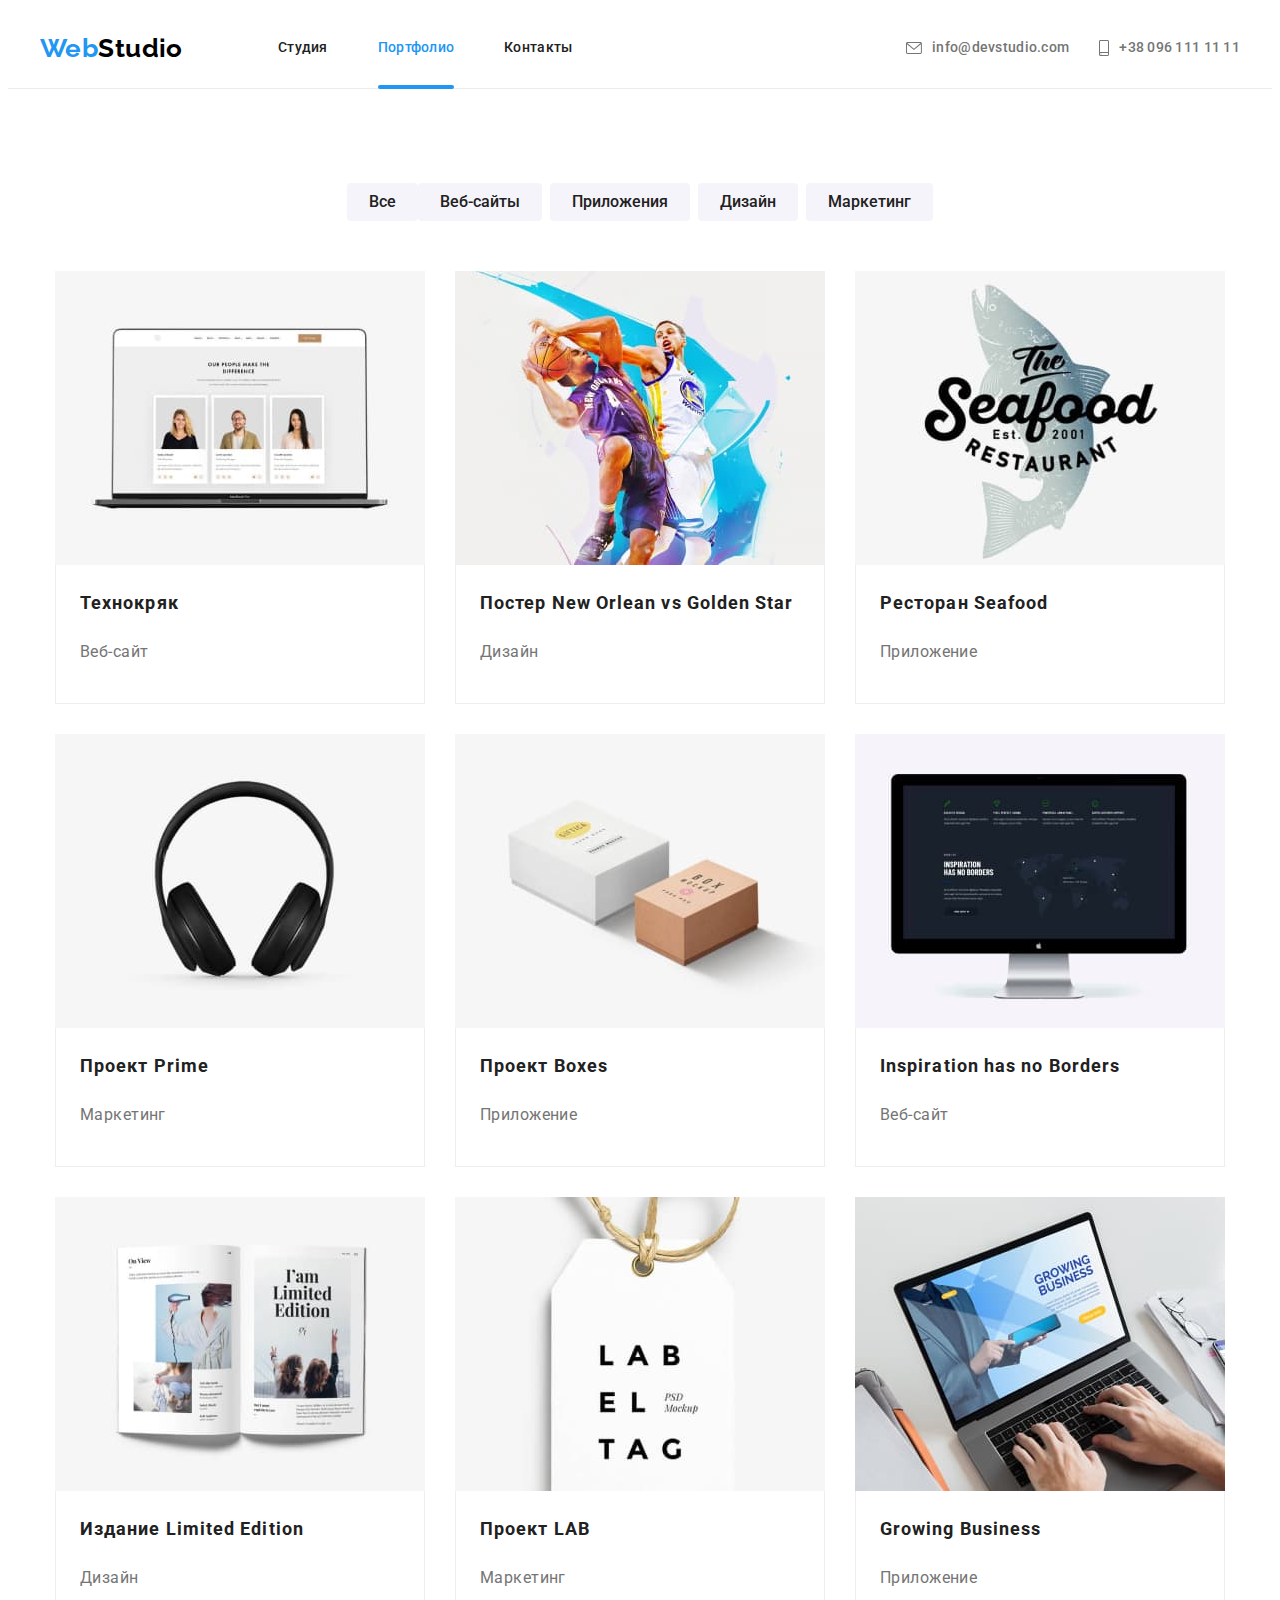
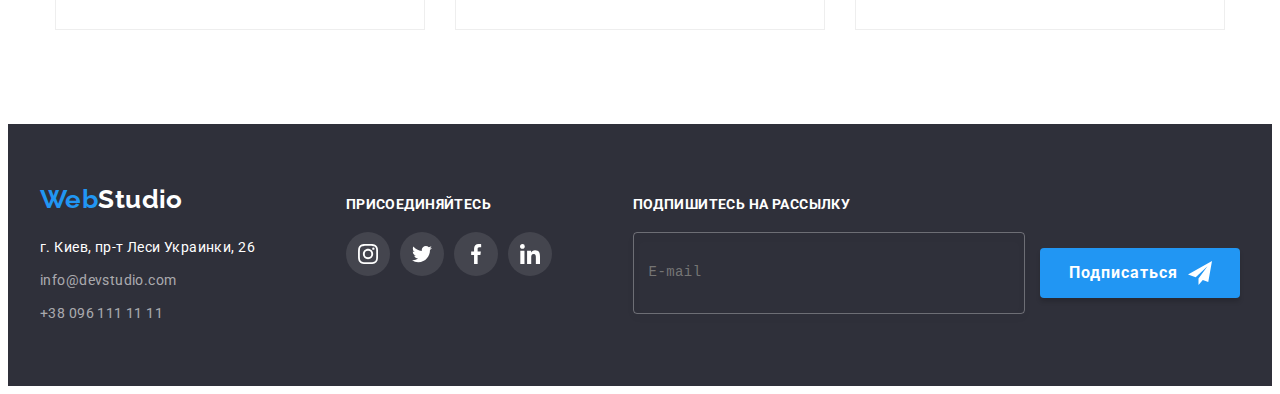
==== portfolio.html @ ef4f05f9 "Скопировал дз7" ====
<!DOCTYPE html>
<html lang="ru">
  <head>
    <meta charset="UTF-8" />
    <meta name="viewport" content="width=device-width, initial-scale=1.0" />
    <title>Портфолио</title>
    <link
      href="https://fonts.googleapis.com/css2?family=Raleway:wght@700&family=Roboto:wght@400;500;700;900&display=swap"
      rel="stylesheet"
    />
    <link
      rel="stylesheet"
      href="https://cdnjs.cloudflare.com/ajax/libs/modern-normalize/1.0.0/modern-normalize.min.css"
      integrity="sha512-ISS7cAi1PEhQ8jnbJpJZMd29NlhNj4AWYyLOSp2CE/CsHxTCu+r+t0D2yoJudVrd0/8fTVPUVDzY5Tvli75u/g=="
      crossorigin="anonymous"
    />
    <link rel="stylesheet" href="./css/portfolio.min.css" />
  </head>
  <body>
    <header class="header">
      <div class="container header__container">
        <!-- Основная навигация -->
        <nav class="nav">
          <a class="logo link" href="./index.html"><span class="logo__text">Web</span>Studio</a>
          <ul class="list nav__list">
            <li class="nav__item">
              <a class="link nav__link" href="./index.html"> Студия</a>
            </li>
            <li class="nav__item">
              <a class="link nav__link current" href="./portfolio.html">Портфолио</a>
            </li>
            <li class="nav__item">
              <a class="link nav__link" href="#address">Контакты</a>
            </li>
          </ul>
        </nav>
        <ul class="contacts list">
          <li class="contacts__item">
            <a class="contacts__link link" href="mailto:info@devstudio.com"
              ><svg class="contacts__icon" width="16" height="12">
                <use href="./img/sprite.svg#icon-mail"></use>
              </svg>
              info@devstudio.com</a
            >
          </li>
          <li class="contacts__item">
            <a class="contacts__link link" href="tel:+380961111111"
              ><svg class="contacts__icon" width="10" height="16">
                <use href="./img/sprite.svg#icon-smartphone"></use>
              </svg>
              +38 096 111 11 11</a
            >
          </li>
        </ul>
      </div>
    </header>
    <!-- Основной контент -->
    <main>
      <section class="galerry">
        <div class="container">
          <h1 class="visually-hidden">Примеры работ</h1>
          <ul class="list galerry__list">
            <li clas="galerry__item">
              <button class="galerry__button" type="button">Все</button>
            </li>
            <li class="galerry__item">
              <button class="galerry__button" type="button">Веб-сайты</button>
            </li>
            <li class="galerry__item">
              <button class="galerry__button" type="button">Приложения</button>
            </li>
            <li class="galerry__item">
              <button class="galerry__button" type="button">Дизайн</button>
            </li>
            <li class="galerry__item">
              <button class="galerry__button" type="button">Маркетинг</button>
            </li>
          </ul>
          <ul class="list galerry__list">
            <li class="galerry-card">
              <a class="link galerry-card__link" href=""
                ><div class="galerry-card__thumb">
                  <img src="./img/site.jpg" alt="Страничка веб-сайта" width="370" height="294" />
                  <div class="galerry-card__info">
                    <p class="galerry-card__text">
                      Технокряк это современная площадка распространения коронавируса. Компании используют эту платформу
                      для цифрового шпионажа и атак на защищённые сервера конкурентов.
                    </p>
                  </div>
                </div>
                <div class="info">
                  <h2 class="galerry-card__title">Технокряк</h2>
                  <p>Веб-сайт</p>
                </div></a
              >
            </li>
            <li class="galerry-card">
              <a class="link galerry-card__link" href=""
                ><div class="galerry-card__thumb">
                  <img src="./img/design.jpg" alt="Два баскетболиста" width="370" height="294" />
                  <div class="galerry-card__info">
                    <p class="galerry-card__text">
                      Технокряк это современная площадка распространения коронавируса. Компании используют эту платформу
                      для цифрового шпионажа и атак на защищённые сервера конкурентов.
                    </p>
                  </div>
                </div>

                <div class="info">
                  <h2 class="galerry-card__title">Постер New Orlean vs Golden Star</h2>
                  <p>Дизайн</p>
                </div></a
              >
            </li>
            <li class="galerry-card">
              <a class="link galerry-card__link" href=""
                ><div class="galerry-card__thumb">
                  <img src="./img/app.jpg" alt="Логотип ресторана" width="370" height="294" />
                  <div class="galerry-card__info">
                    <p class="galerry-card__text">
                      Технокряк это современная площадка распространения коронавируса. Компании используют эту платформу
                      для цифрового шпионажа и атак на защищённые сервера конкурентов.
                    </p>
                  </div>
                </div>
                <div class="info">
                  <h2 class="galerry-card__title">Ресторан Seafood</h2>
                  <p>Приложение</p>
                </div></a
              >
            </li>
            <li class="galerry-card">
              <a class="link galerry-card__link" href="">
                <div class="galerry-card__thumb">
                  <img src="./img/marketing.jpg" alt="Черные наушники" width="370" height="294" />
                  <div class="galerry-card__info">
                    <p class="galerry-card__text">
                      Технокряк это современная площадка распространения коронавируса. Компании используют эту платформу
                      для цифрового шпионажа и атак на защищённые сервера конкурентов.
                    </p>
                  </div>
                </div>
                <div class="info">
                  <h2 class="galerry-card__title">Проект Prime</h2>
                  <p>Маркетинг</p>
                </div></a
              >
            </li>
            <li class="galerry-card">
              <a class="link galerry-card__link" href="">
                <div class="galerry-card__thumb">
                  <img src="./img/app2.jpg" alt="Две коробки" width="370" height="294" />
                  <div class="galerry-card__info">
                    <p class="galerry-card__text">
                      Технокряк это современная площадка распространения коронавируса. Компании используют эту платформу
                      для цифрового шпионажа и атак на защищённые сервера конкурентов.
                    </p>
                  </div>
                </div>
                <div class="info">
                  <h2 class="galerry-card__title">Проект Boxes</h2>
                  <p>Приложение</p>
                </div></a
              >
            </li>
            <li class="galerry-card">
              <a class="link galerry-card__link" href=""
                ><div class="galerry-card__thumb">
                  <img src="./img/site2.jpg" alt="Страница Веб-сайта" width="370" height="294" />
                  <div class="galerry-card__info">
                    <p class="galerry-card__text">
                      Технокряк это современная площадка распространения коронавируса. Компании используют эту платформу
                      для цифрового шпионажа и атак на защищённые сервера конкурентов.
                    </p>
                  </div>
                </div>
                <div class="info">
                  <h2 class="galerry-card__title">Inspiration has no Borders</h2>
                  <p>Веб-сайт</p>
                </div></a
              >
            </li>
            <li class="galerry-card">
              <a class="link galerry-card__link" href="">
                <div class="galerry-card__thumb">
                  <img src="./img/design2.jpg" alt="Раскрытая книга" width="370" height="294" />
                  <div class="galerry-card__info">
                    <p class="galerry-card__text">
                      Технокряк это современная площадка распространения коронавируса. Компании используют эту платформу
                      для цифрового шпионажа и атак на защищённые сервера конкурентов.
                    </p>
                  </div>
                </div>
                <div class="info">
                  <h2 class="galerry-card__title">Издание Limited Edition</h2>
                  <p>Дизайн</p>
                </div></a
              >
            </li>
            <li class="galerry-card">
              <a class="link galerry-card__link" href=""
                ><div class="galerry-card__thumb">
                  <img src="./img/marketing2.jpg" alt=" Надпись Lab el tag на ярлыке" width="370" height="294" />
                  <div class="galerry-card__info">
                    <p class="galerry-card__text">
                      Технокряк это современная площадка распространения коронавируса. Компании используют эту платформу
                      для цифрового шпионажа и атак на защищённые сервера конкурентов.
                    </p>
                  </div>
                </div>
                <div class="info">
                  <h2 class="galerry-card__title">Проект LAB</h2>
                  <p>Маркетинг</p>
                </div></a
              >
            </li>
            <li class="galerry-card">
              <a class="link galerry-card__link" href=""
                ><div class="galerry-card__thumb">
                  <img src="./img/app3.jpg" alt="Человек работает за ноутбуком" width="370" height="294" />
                  <div class="galerry-card__info">
                    <p class="galerry-card__text">
                      Технокряк это современная площадка распространения коронавируса. Компании используют эту платформу
                      для цифрового шпионажа и атак на защищённые сервера конкурентов.
                    </p>
                  </div>
                </div>
                <div class="info">
                  <h2 class="galerry-card__title">Growing Business</h2>
                  <p>Приложение</p>
                </div>
              </a>
            </li>
          </ul>
        </div>
      </section>
    </main>
    <!-- Футер сайта -->
    <footer class="footer">
      <div class="container footer__container">
        <div class="footer__box">
          <a class="logo link" href="./index.html"><span class="logo__text">Web</span>Studio</a>
          <address id="address" class="address">
            <p class="address__text">г. Киев, пр-т Леси Украинки, 26</p>
            <ul class="list">
              <li>
                <a class="address__link link" href="mailto:info@devstudio.com">info@devstudio.com</a>
              </li>
              <li>
                <a class="address__link link" href="tel:+380961111111">+38 096 111 11 11</a>
              </li>
            </ul>
          </address>
        </div>
        <div class="footer__box-links box-links">
          <p class="join">присоединяйтесь</p>
          <ul class="list">
            <li class="box-links__item">
              <a
                class="link box-links__link"
                href="https://www.instagram.com/"
                target="_blank"
                rel="noopener noreferrer"
              >
                <svg class="icon" width="20" height="20">
                  <use href="./img/sprite.svg#icon-instagram"></use>
                </svg>
              </a>
            </li>
            <li class="box-links__item">
              <a class="link box-links__link" href="https://twitter.com/" target="_blank" rel="noopener noreferrer"
                ><svg class="icon" width="20" height="20">
                  <use href="./img/sprite.svg#icon-twitter"></use>
                </svg>
              </a>
            </li>
            <li class="box-links__item">
              <a class="link box-links__link" href="https://www.facebook.com/" target="_blank" rel="noopener noreferrer"
                ><svg class="icon" width="20" height="20">
                  <use href="./img/sprite.svg#icon-facebook"></use>
                </svg>
              </a>
            </li>
            <li class="box-links__item">
              <a class="link box-links__link" href="https://www.linkedin.com/" target="_blank" rel="noopener noreferrer"
                ><svg class="icon" width="20" height="20">
                  <use href="./img/sprite.svg#icon-linkedin"></use>
                </svg>
              </a>
            </li>
          </ul>
        </div>
        <div class="footer__box-links">
          <p class="join">Подпишитесь на рассылку</p>
          <form class="mail">
            <label class="mail__field">
              <input type="email" name="mail" class="mail__input" placeholder=" " />
              <samp class="mail__label">E-mail </samp>
            </label>
            <button type="submit" class="button submit">
              Подписаться
              <svg class="submit__icon" width="24" height="24">
                <use href="./img/sprite.svg#icon-send"></use>
              </svg>
            </button>
          </form>
        </div>
      </div>
    </footer>
  </body>
</html>
---- css/portfolio.min.css ----
.visually-hidden{position:absolute !important;clip:rect(1px 1px 1px 1px);clip:rect(1px, 1px, 1px, 1px);padding:0 !important;border:0 !important;height:1px !important;width:1px !important;overflow:hidden}body{color:#757575;background-color:#fff;font-family:Roboto, sans-serif;font-size:14px;line-height:1.71;letter-spacing:0.03em}img{display:block;max-width:100%;height:auto}.list{list-style:none;padding:0;margin:0}.link{text-decoration:none}.title{color:#212121;font-weight:700;font-size:36px;line-height:1.17;text-align:center}h2{margin-top:0;margin-bottom:50px}.container{margin-right:auto;margin-left:auto;width:1200px;padding-left:15px;padding-right:15px}.button{width:200px;height:50px;border:none;border-radius:4px;-webkit-box-shadow:0px 4px 4px rgba(0,0,0,0.15);box-shadow:0px 4px 4px rgba(0,0,0,0.15);padding:0;color:#fff;background-color:#2196f3;font-family:inherit;font-weight:700;font-size:16px;line-height:1.87;letter-spacing:0.06em;-webkit-transition:color 250ms cubic-bezier(0.4, 0, 0.2, 1),background-color 250ms cubic-bezier(0.4, 0, 0.2, 1);transition:color 250ms cubic-bezier(0.4, 0, 0.2, 1),background-color 250ms cubic-bezier(0.4, 0, 0.2, 1)}.button:hover,.button:focus{color:#2196f3;background-color:#fff}.header{border-bottom:1px solid #ececec}.header__container{display:-webkit-box;display:-ms-flexbox;display:flex;-webkit-box-pack:justify;-ms-flex-pack:justify;justify-content:space-between}.nav{display:-webkit-box;display:-ms-flexbox;display:flex;-webkit-box-pack:justify;-ms-flex-pack:justify;justify-content:space-between;-webkit-box-align:center;-ms-flex-align:center;align-items:center}.nav__list{display:-webkit-box;display:-ms-flexbox;display:flex;padding:0px}.nav__link{display:block;padding-top:32px;padding-bottom:32px;color:#212121;font-weight:500;font-size:14px;line-height:1.14;letter-spacing:0.02em;-webkit-transition:color 250ms cubic-bezier(0.4, 0, 0.2, 1);transition:color 250ms cubic-bezier(0.4, 0, 0.2, 1)}.nav__link:hover,.nav__link:focus{color:#2196f3}.nav__item:not(:last-child){margin-right:50px}.nav__link.current{color:#2196f3;position:relative}.nav__link.current::after{content:"";position:absolute;bottom:-1px;left:0;width:100%;height:4px;background-color:#2196f3;border-radius:2px}.logo{margin-right:93px;color:#000;font-family:Raleway, sans-serif;font-weight:700;font-size:26px;line-height:1.19;width:145px;height:31px}.logo__text{color:#2196f3}.footer .logo{color:#fff}.contacts{display:-webkit-box;display:-ms-flexbox;display:flex;-webkit-box-align:center;-ms-flex-align:center;align-items:center}.contacts__item:not(:last-child){padding-left:0px;margin-right:30px}.contacts__link{display:-webkit-box;display:-ms-flexbox;display:flex;-webkit-box-align:center;-ms-flex-align:center;align-items:center;padding-top:32px;padding-bottom:32px;color:#757575;fill:#757575;font-weight:500;font-size:14px;line-height:1.14;letter-spacing:0.02em;-webkit-transition:color 250ms cubic-bezier(0.4, 0, 0.2, 1),fill 250ms cubic-bezier(0.4, 0, 0.2, 1);transition:color 250ms cubic-bezier(0.4, 0, 0.2, 1),fill 250ms cubic-bezier(0.4, 0, 0.2, 1)}.contacts__link:hover,.contacts__link:focus{color:#2196f3;fill:#2196f3}.contacts__icon{margin-right:10px}.footer{background-color:#2f303a;padding:60px 0}.footer__container{display:-webkit-box;display:-ms-flexbox;display:flex}.footer__box-links{padding-top:12px;margin-left:70px}.footer__box-links>.list{display:-webkit-box;display:-ms-flexbox;display:flex}.footer__box-links:last-child{margin-left:auto}.box-links__item:not(:last-child){margin-right:10px}.box-links__link{display:-webkit-box;display:-ms-flexbox;display:flex;-webkit-box-align:center;-ms-flex-align:center;align-items:center;-webkit-box-pack:center;-ms-flex-pack:center;justify-content:center;width:44px;height:44px;border-radius:50%;background-color:rgba(255,255,255,0.1);fill:#fff;-webkit-transition:background-color 250ms cubic-bezier(0.4, 0, 0.2, 1);transition:background-color 250ms cubic-bezier(0.4, 0, 0.2, 1)}.box-links__link:hover,.box-links__link:focus{background-color:#2196f3}.address__text{margin:0;margin-top:20px}.address{color:#fff;font-style:normal}.address__link{color:rgba(255,255,255,0.6);display:inline-block;margin-top:9px;-webkit-transition:color 250ms cubic-bezier(0.4, 0, 0.2, 1);transition:color 250ms cubic-bezier(0.4, 0, 0.2, 1)}.address__link:hover,.address__link:focus{color:#2196f3}.join{margin:0;margin-bottom:20px;color:#fff;font-weight:700;line-height:1.143;text-transform:uppercase}.submit{display:-webkit-inline-box;display:-ms-inline-flexbox;display:inline-flex;-webkit-box-align:center;-ms-flex-align:center;align-items:center;padding-left:29px;margin-left:12px}.submit__icon{margin:13px 28px 13px 10px;fill:#fff;-webkit-transition:fill 250ms cubic-bezier(0.4, 0, 0.2, 1);transition:fill 250ms cubic-bezier(0.4, 0, 0.2, 1)}.submit:hover .submit__icon,.submit:focus .submit__icon{fill:#2196f3}.mail__input{width:358px;height:50px;padding:15px 16px;background:transparent;border:1px solid rgba(255,255,255,0.3);-webkit-filter:drop-shadow(0px 4px 4px rgba(0,0,0,0.15));filter:drop-shadow(0px 4px 4px rgba(0,0,0,0.15));border-radius:4px;color:#fff}.mail__field{position:relative}.mail__label{position:absolute;top:50%;left:16px;-webkit-transform:translateY(-50%);transform:translateY(-50%);-webkit-transition:-webkit-transform 250ms cubic-bezier(0.4, 0, 0.2, 1);transition:-webkit-transform 250ms cubic-bezier(0.4, 0, 0.2, 1);transition:transform 250ms cubic-bezier(0.4, 0, 0.2, 1);transition:transform 250ms cubic-bezier(0.4, 0, 0.2, 1), -webkit-transform 250ms cubic-bezier(0.4, 0, 0.2, 1)}.mail__input:focus+.mail__label,.mail__input:not(:placeholder-shown)+.mail__label{-webkit-transform:translateY(60px) scale(1.2);transform:translateY(60px) scale(1.2)}.galerry{padding-top:94px;padding-bottom:94px}.galerry__list{display:-webkit-box;display:-ms-flexbox;display:flex;-webkit-box-pack:center;-ms-flex-pack:center;justify-content:center;-ms-flex-wrap:wrap;flex-wrap:wrap}.galerry__list:first-of-type{margin-bottom:50px}.galerry__item:not(:last-child){margin-right:8px}.galerry__button{padding:6px 22px;border-radius:4px;border:none;color:#212121;background-color:#f5f4fa;font-family:Roboto, sans-serif;font-weight:500;font-size:16px;line-height:1.63;-webkit-transition:color 250ms cubic-bezier(0.4, 0, 0.2, 1),background-color 250ms cubic-bezier(0.4, 0, 0.2, 1);transition:color 250ms cubic-bezier(0.4, 0, 0.2, 1),background-color 250ms cubic-bezier(0.4, 0, 0.2, 1)}.galerry__button:focus,.galerry__button:hover{color:#fff;background-color:#2196f3}.galerry-card{color:#757575;font-size:16px;line-height:1.88;-webkit-transition:-webkit-box-shadow 250ms cubic-bezier(0.4, 0, 0.2, 1);transition:-webkit-box-shadow 250ms cubic-bezier(0.4, 0, 0.2, 1);transition:box-shadow 250ms cubic-bezier(0.4, 0, 0.2, 1);transition:box-shadow 250ms cubic-bezier(0.4, 0, 0.2, 1), -webkit-box-shadow 250ms cubic-bezier(0.4, 0, 0.2, 1)}.galerry-card:hover,.galerry-card:focus{-webkit-box-shadow:0px 1px 1px rgba(0,0,0,0.12),0px 4px 4px rgba(0,0,0,0.06),1px 4px 6px rgba(0,0,0,0.16);box-shadow:0px 1px 1px rgba(0,0,0,0.12),0px 4px 4px rgba(0,0,0,0.06),1px 4px 6px rgba(0,0,0,0.16)}.galerry-card:not(:nth-child(3n+3)){margin-right:30px}.galerry-card:not(:nth-last-child(-n+3)){margin-bottom:30px}.galerry-card__title{margin:0;margin-bottom:4px;font-weight:700;font-size:18px;line-height:2;letter-spacing:0.06em;text-align:start;color:#212121}.galerry-card__link{color:inherit}.galerry-card__text{display:inline-block;margin:0}.info{padding:20px 24px;border-right:1px solid #eeeeee;border-left:1px solid #eeeeee;border-bottom:1px solid #eeeeee}.galerry-card__thumb{position:relative;overflow:hidden}.galerry-card__info{position:absolute;top:0;left:0;width:100%;height:100%;padding:63px 24px;background-color:rgba(33,150,243,0.9);-webkit-transform:translateY(100%);transform:translateY(100%);-webkit-transition:-webkit-transform 250ms cubic-bezier(0.4, 0, 0.2, 1);transition:-webkit-transform 250ms cubic-bezier(0.4, 0, 0.2, 1);transition:transform 250ms cubic-bezier(0.4, 0, 0.2, 1);transition:transform 250ms cubic-bezier(0.4, 0, 0.2, 1), -webkit-transform 250ms cubic-bezier(0.4, 0, 0.2, 1)}.galerry-card__link:hover .galerry-card__info,.galerry-card__link:focus .galerry-card__info{-webkit-transform:translateY(0);transform:translateY(0)}.galerry-card__text{font-weight:400;font-size:18px;line-height:1.56;color:#fff}
/*# sourceMappingURL=portfolio.min.css.map */
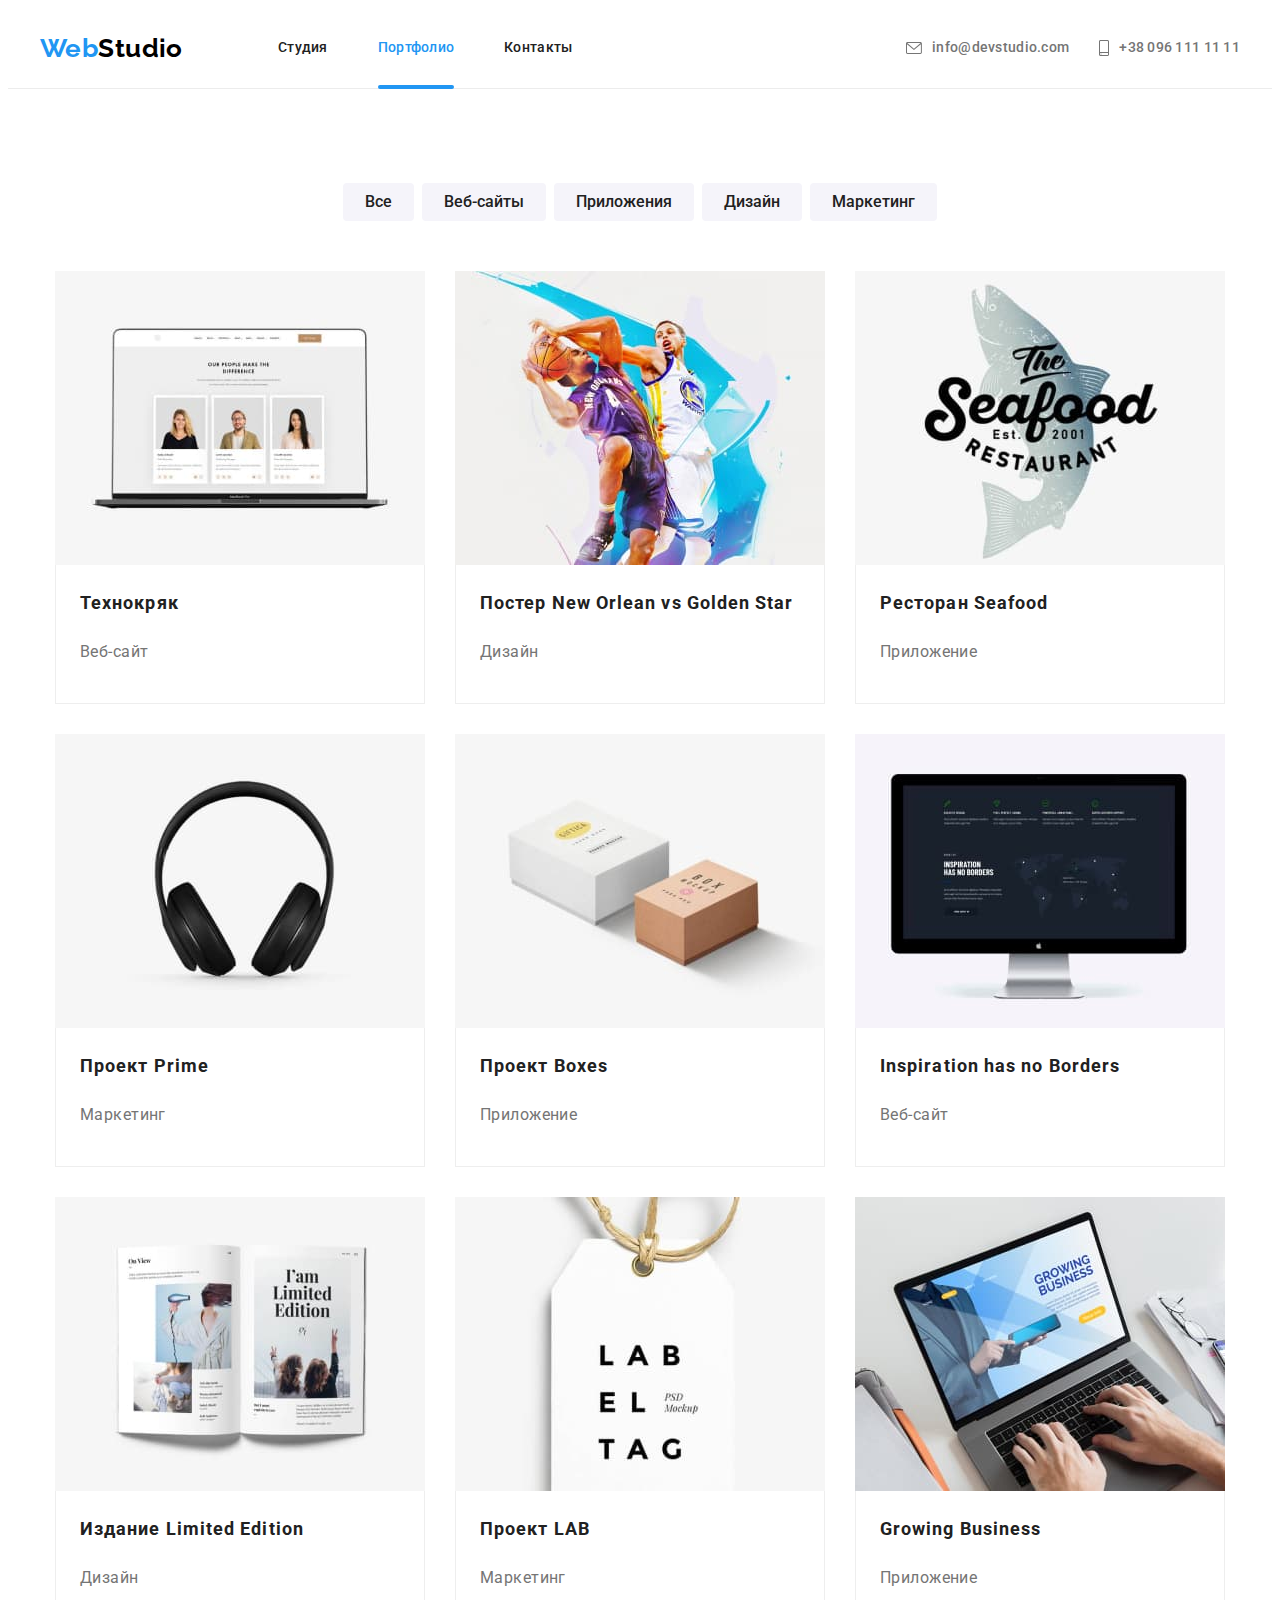
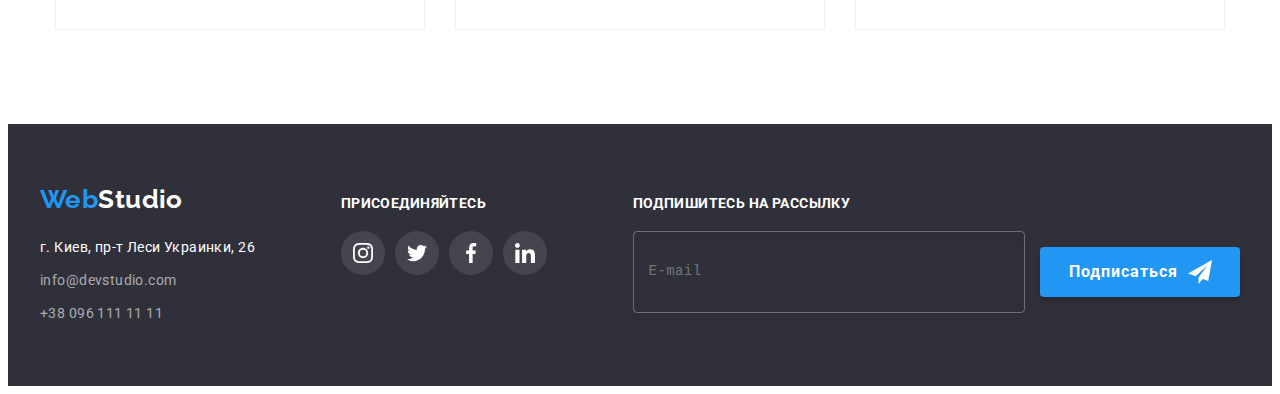
==== commit f3d6bafd: "btn galerry" ====
--- a/portfolio.html
+++ b/portfolio.html
@@ -60,7 +60,7 @@
         <div class="container">
           <h1 class="visually-hidden">Примеры работ</h1>
           <ul class="list galerry__list">
-            <li clas="galerry__item">
+            <li class="galerry__item">
               <button class="galerry__button" type="button">Все</button>
             </li>
             <li class="galerry__item">
--- a/css/portfolio.min.css
+++ b/css/portfolio.min.css
@@ -1,2 +1,2 @@
-.visually-hidden{position:absolute !important;clip:rect(1px 1px 1px 1px);clip:rect(1px, 1px, 1px, 1px);padding:0 !important;border:0 !important;height:1px !important;width:1px !important;overflow:hidden}body{color:#757575;background-color:#fff;font-family:Roboto, sans-serif;font-size:14px;line-height:1.71;letter-spacing:0.03em}img{display:block;max-width:100%;height:auto}.list{list-style:none;padding:0;margin:0}.link{text-decoration:none}.title{color:#212121;font-weight:700;font-size:36px;line-height:1.17;text-align:center}h2{margin-top:0;margin-bottom:50px}.container{margin-right:auto;margin-left:auto;width:1200px;padding-left:15px;padding-right:15px}.button{width:200px;height:50px;border:none;border-radius:4px;-webkit-box-shadow:0px 4px 4px rgba(0,0,0,0.15);box-shadow:0px 4px 4px rgba(0,0,0,0.15);padding:0;color:#fff;background-color:#2196f3;font-family:inherit;font-weight:700;font-size:16px;line-height:1.87;letter-spacing:0.06em;-webkit-transition:color 250ms cubic-bezier(0.4, 0, 0.2, 1),background-color 250ms cubic-bezier(0.4, 0, 0.2, 1);transition:color 250ms cubic-bezier(0.4, 0, 0.2, 1),background-color 250ms cubic-bezier(0.4, 0, 0.2, 1)}.button:hover,.button:focus{color:#2196f3;background-color:#fff}.header{border-bottom:1px solid #ececec}.header__container{display:-webkit-box;display:-ms-flexbox;display:flex;-webkit-box-pack:justify;-ms-flex-pack:justify;justify-content:space-between}.nav{display:-webkit-box;display:-ms-flexbox;display:flex;-webkit-box-pack:justify;-ms-flex-pack:justify;justify-content:space-between;-webkit-box-align:center;-ms-flex-align:center;align-items:center}.nav__list{display:-webkit-box;display:-ms-flexbox;display:flex;padding:0px}.nav__link{display:block;padding-top:32px;padding-bottom:32px;color:#212121;font-weight:500;font-size:14px;line-height:1.14;letter-spacing:0.02em;-webkit-transition:color 250ms cubic-bezier(0.4, 0, 0.2, 1);transition:color 250ms cubic-bezier(0.4, 0, 0.2, 1)}.nav__link:hover,.nav__link:focus{color:#2196f3}.nav__item:not(:last-child){margin-right:50px}.nav__link.current{color:#2196f3;position:relative}.nav__link.current::after{content:"";position:absolute;bottom:-1px;left:0;width:100%;height:4px;background-color:#2196f3;border-radius:2px}.logo{margin-right:93px;color:#000;font-family:Raleway, sans-serif;font-weight:700;font-size:26px;line-height:1.19;width:145px;height:31px}.logo__text{color:#2196f3}.footer .logo{color:#fff}.contacts{display:-webkit-box;display:-ms-flexbox;display:flex;-webkit-box-align:center;-ms-flex-align:center;align-items:center}.contacts__item:not(:last-child){padding-left:0px;margin-right:30px}.contacts__link{display:-webkit-box;display:-ms-flexbox;display:flex;-webkit-box-align:center;-ms-flex-align:center;align-items:center;padding-top:32px;padding-bottom:32px;color:#757575;fill:#757575;font-weight:500;font-size:14px;line-height:1.14;letter-spacing:0.02em;-webkit-transition:color 250ms cubic-bezier(0.4, 0, 0.2, 1),fill 250ms cubic-bezier(0.4, 0, 0.2, 1);transition:color 250ms cubic-bezier(0.4, 0, 0.2, 1),fill 250ms cubic-bezier(0.4, 0, 0.2, 1)}.contacts__link:hover,.contacts__link:focus{color:#2196f3;fill:#2196f3}.contacts__icon{margin-right:10px}.footer{background-color:#2f303a;padding:60px 0}.footer__container{display:-webkit-box;display:-ms-flexbox;display:flex}.footer__box-links{padding-top:12px;margin-left:70px}.footer__box-links>.list{display:-webkit-box;display:-ms-flexbox;display:flex}.footer__box-links:last-child{margin-left:auto}.box-links__item:not(:last-child){margin-right:10px}.box-links__link{display:-webkit-box;display:-ms-flexbox;display:flex;-webkit-box-align:center;-ms-flex-align:center;align-items:center;-webkit-box-pack:center;-ms-flex-pack:center;justify-content:center;width:44px;height:44px;border-radius:50%;background-color:rgba(255,255,255,0.1);fill:#fff;-webkit-transition:background-color 250ms cubic-bezier(0.4, 0, 0.2, 1);transition:background-color 250ms cubic-bezier(0.4, 0, 0.2, 1)}.box-links__link:hover,.box-links__link:focus{background-color:#2196f3}.address__text{margin:0;margin-top:20px}.address{color:#fff;font-style:normal}.address__link{color:rgba(255,255,255,0.6);display:inline-block;margin-top:9px;-webkit-transition:color 250ms cubic-bezier(0.4, 0, 0.2, 1);transition:color 250ms cubic-bezier(0.4, 0, 0.2, 1)}.address__link:hover,.address__link:focus{color:#2196f3}.join{margin:0;margin-bottom:20px;color:#fff;font-weight:700;line-height:1.143;text-transform:uppercase}.submit{display:-webkit-inline-box;display:-ms-inline-flexbox;display:inline-flex;-webkit-box-align:center;-ms-flex-align:center;align-items:center;padding-left:29px;margin-left:12px}.submit__icon{margin:13px 28px 13px 10px;fill:#fff;-webkit-transition:fill 250ms cubic-bezier(0.4, 0, 0.2, 1);transition:fill 250ms cubic-bezier(0.4, 0, 0.2, 1)}.submit:hover .submit__icon,.submit:focus .submit__icon{fill:#2196f3}.mail__input{width:358px;height:50px;padding:15px 16px;background:transparent;border:1px solid rgba(255,255,255,0.3);-webkit-filter:drop-shadow(0px 4px 4px rgba(0,0,0,0.15));filter:drop-shadow(0px 4px 4px rgba(0,0,0,0.15));border-radius:4px;color:#fff}.mail__field{position:relative}.mail__label{position:absolute;top:50%;left:16px;-webkit-transform:translateY(-50%);transform:translateY(-50%);-webkit-transition:-webkit-transform 250ms cubic-bezier(0.4, 0, 0.2, 1);transition:-webkit-transform 250ms cubic-bezier(0.4, 0, 0.2, 1);transition:transform 250ms cubic-bezier(0.4, 0, 0.2, 1);transition:transform 250ms cubic-bezier(0.4, 0, 0.2, 1), -webkit-transform 250ms cubic-bezier(0.4, 0, 0.2, 1)}.mail__input:focus+.mail__label,.mail__input:not(:placeholder-shown)+.mail__label{-webkit-transform:translateY(60px) scale(1.2);transform:translateY(60px) scale(1.2)}.galerry{padding-top:94px;padding-bottom:94px}.galerry__list{display:-webkit-box;display:-ms-flexbox;display:flex;-webkit-box-pack:center;-ms-flex-pack:center;justify-content:center;-ms-flex-wrap:wrap;flex-wrap:wrap}.galerry__list:first-of-type{margin-bottom:50px}.galerry__item:not(:last-child){margin-right:8px}.galerry__button{padding:6px 22px;border-radius:4px;border:none;color:#212121;background-color:#f5f4fa;font-family:Roboto, sans-serif;font-weight:500;font-size:16px;line-height:1.63;-webkit-transition:color 250ms cubic-bezier(0.4, 0, 0.2, 1),background-color 250ms cubic-bezier(0.4, 0, 0.2, 1);transition:color 250ms cubic-bezier(0.4, 0, 0.2, 1),background-color 250ms cubic-bezier(0.4, 0, 0.2, 1)}.galerry__button:focus,.galerry__button:hover{color:#fff;background-color:#2196f3}.galerry-card{color:#757575;font-size:16px;line-height:1.88;-webkit-transition:-webkit-box-shadow 250ms cubic-bezier(0.4, 0, 0.2, 1);transition:-webkit-box-shadow 250ms cubic-bezier(0.4, 0, 0.2, 1);transition:box-shadow 250ms cubic-bezier(0.4, 0, 0.2, 1);transition:box-shadow 250ms cubic-bezier(0.4, 0, 0.2, 1), -webkit-box-shadow 250ms cubic-bezier(0.4, 0, 0.2, 1)}.galerry-card:hover,.galerry-card:focus{-webkit-box-shadow:0px 1px 1px rgba(0,0,0,0.12),0px 4px 4px rgba(0,0,0,0.06),1px 4px 6px rgba(0,0,0,0.16);box-shadow:0px 1px 1px rgba(0,0,0,0.12),0px 4px 4px rgba(0,0,0,0.06),1px 4px 6px rgba(0,0,0,0.16)}.galerry-card:not(:nth-child(3n+3)){margin-right:30px}.galerry-card:not(:nth-last-child(-n+3)){margin-bottom:30px}.galerry-card__title{margin:0;margin-bottom:4px;font-weight:700;font-size:18px;line-height:2;letter-spacing:0.06em;text-align:start;color:#212121}.galerry-card__link{color:inherit}.galerry-card__text{display:inline-block;margin:0}.info{padding:20px 24px;border-right:1px solid #eeeeee;border-left:1px solid #eeeeee;border-bottom:1px solid #eeeeee}.galerry-card__thumb{position:relative;overflow:hidden}.galerry-card__info{position:absolute;top:0;left:0;width:100%;height:100%;padding:63px 24px;background-color:rgba(33,150,243,0.9);-webkit-transform:translateY(100%);transform:translateY(100%);-webkit-transition:-webkit-transform 250ms cubic-bezier(0.4, 0, 0.2, 1);transition:-webkit-transform 250ms cubic-bezier(0.4, 0, 0.2, 1);transition:transform 250ms cubic-bezier(0.4, 0, 0.2, 1);transition:transform 250ms cubic-bezier(0.4, 0, 0.2, 1), -webkit-transform 250ms cubic-bezier(0.4, 0, 0.2, 1)}.galerry-card__link:hover .galerry-card__info,.galerry-card__link:focus .galerry-card__info{-webkit-transform:translateY(0);transform:translateY(0)}.galerry-card__text{font-weight:400;font-size:18px;line-height:1.56;color:#fff}
+.visually-hidden{position:absolute !important;clip:rect(1px 1px 1px 1px);clip:rect(1px, 1px, 1px, 1px);padding:0 !important;border:0 !important;height:1px !important;width:1px !important;overflow:hidden}body{color:#757575;background-color:#fff;font-family:Roboto, sans-serif;font-size:14px;line-height:1.71;letter-spacing:0.03em}img{display:block;max-width:100%;height:auto}.list{list-style:none;padding:0;margin:0}.link{text-decoration:none}.title{color:#212121;font-weight:700;font-size:36px;line-height:1.17;text-align:center}h2{margin-top:0;margin-bottom:30px}@media screen and (min-width: 1200px){h2{margin-bottom:50px}}.container{margin-right:auto;margin-left:auto;padding-left:15px;padding-right:15px}@media screen and (min-width: 480px){.container{width:480px}}@media screen and (min-width: 768px){.container{width:768px}}@media screen and (min-width: 1200px){.container{width:1200px}}.button{width:200px;height:50px;border:none;border-radius:4px;-webkit-box-shadow:0px 4px 4px rgba(0,0,0,0.15);box-shadow:0px 4px 4px rgba(0,0,0,0.15);padding:0;color:#fff;background-color:#2196f3;font-family:inherit;font-weight:700;font-size:16px;line-height:1.87;letter-spacing:0.06em;-webkit-transition:color 250ms cubic-bezier(0.4, 0, 0.2, 1),background-color 250ms cubic-bezier(0.4, 0, 0.2, 1);transition:color 250ms cubic-bezier(0.4, 0, 0.2, 1),background-color 250ms cubic-bezier(0.4, 0, 0.2, 1)}.button:hover,.button:focus{color:#2196f3;background-color:#fff}.header{border-bottom:1px solid #ececec}.header__container{display:-webkit-box;display:-ms-flexbox;display:flex;-webkit-box-pack:justify;-ms-flex-pack:justify;justify-content:space-between}.nav{display:-webkit-box;display:-ms-flexbox;display:flex;-webkit-box-pack:justify;-ms-flex-pack:justify;justify-content:space-between;-webkit-box-align:center;-ms-flex-align:center;align-items:center}.nav__list{display:-webkit-box;display:-ms-flexbox;display:flex;padding:0px}.nav__link{display:block;padding-top:32px;padding-bottom:32px;color:#212121;font-weight:500;font-size:14px;line-height:1.14;letter-spacing:0.02em;-webkit-transition:color 250ms cubic-bezier(0.4, 0, 0.2, 1);transition:color 250ms cubic-bezier(0.4, 0, 0.2, 1)}.nav__link:hover,.nav__link:focus{color:#2196f3}.nav__item:not(:last-child){margin-right:50px}.nav__link.current{color:#2196f3;position:relative}.nav__link.current::after{content:"";position:absolute;bottom:-1px;left:0;width:100%;height:4px;background-color:#2196f3;border-radius:2px}.logo{margin-right:93px;color:#000;font-family:Raleway, sans-serif;font-weight:700;font-size:26px;line-height:1.19;width:145px;height:31px}.logo__text{color:#2196f3}.footer .logo{margin:0;color:#fff}.contacts{display:-webkit-box;display:-ms-flexbox;display:flex;-webkit-box-align:center;-ms-flex-align:center;align-items:center}.contacts__item:not(:last-child){padding-left:0px;margin-right:30px}.contacts__link{display:-webkit-box;display:-ms-flexbox;display:flex;-webkit-box-align:center;-ms-flex-align:center;align-items:center;padding-top:32px;padding-bottom:32px;color:#757575;fill:#757575;font-weight:500;font-size:14px;line-height:1.14;letter-spacing:0.02em;-webkit-transition:color 250ms cubic-bezier(0.4, 0, 0.2, 1),fill 250ms cubic-bezier(0.4, 0, 0.2, 1);transition:color 250ms cubic-bezier(0.4, 0, 0.2, 1),fill 250ms cubic-bezier(0.4, 0, 0.2, 1)}.contacts__link:hover,.contacts__link:focus{color:#2196f3;fill:#2196f3}.contacts__icon{margin-right:10px}.footer{background-color:#2f303a;padding:60px 0}@media screen and (min-width: 768px){.footer__container{display:-webkit-box;display:-ms-flexbox;display:flex;-ms-flex-wrap:wrap;flex-wrap:wrap;-webkit-box-pack:justify;-ms-flex-pack:justify;justify-content:space-between;-webkit-box-align:baseline;-ms-flex-align:baseline;align-items:baseline}}@media screen and (min-width: 1200px){.footer__container{-webkit-box-pack:justify;-ms-flex-pack:justify;justify-content:space-between}}@media screen and (max-width: 767px){.footer__container{text-align:center}}.footer__box-links>.list{display:-webkit-box;display:-ms-flexbox;display:flex;-webkit-box-pack:center;-ms-flex-pack:center;justify-content:center}@media screen and (min-width: 768px) and (max-width: 1199px){.footer__box-links:last-child{margin-left:auto;margin-right:auto;text-align:center;margin-top:60px}}.box-links__item:not(:last-child){margin-right:10px}.box-links__link{display:-webkit-box;display:-ms-flexbox;display:flex;-webkit-box-align:center;-ms-flex-align:center;align-items:center;-webkit-box-pack:center;-ms-flex-pack:center;justify-content:center;width:44px;height:44px;border-radius:50%;background-color:rgba(255,255,255,0.1);fill:#fff;-webkit-transition:background-color 250ms cubic-bezier(0.4, 0, 0.2, 1);transition:background-color 250ms cubic-bezier(0.4, 0, 0.2, 1)}.box-links__link:hover,.box-links__link:focus{background-color:#2196f3}@media screen and (max-width: 767px){.footer__box,.footer__box-links:not(:last-child){margin-bottom:60px}}@media screen and (min-width: 768px) and (max-width: 1199px){.footer__box,.footer__box-links:not(:last-child){text-align:center}}.address__text{margin:0;margin-top:20px}.address{color:#fff;font-style:normal}.address__link{color:rgba(255,255,255,0.6);display:inline-block;margin-top:9px;-webkit-transition:color 250ms cubic-bezier(0.4, 0, 0.2, 1);transition:color 250ms cubic-bezier(0.4, 0, 0.2, 1)}.address__link:hover,.address__link:focus{color:#2196f3}.join{margin:0;margin-bottom:20px;color:#fff;font-weight:700;line-height:1.143;text-transform:uppercase}.submit{display:-webkit-inline-box;display:-ms-inline-flexbox;display:inline-flex;-webkit-box-align:center;-ms-flex-align:center;align-items:center;padding-left:29px;margin-left:12px}.submit__icon{margin:13px 28px 13px 10px;fill:#fff;-webkit-transition:fill 250ms cubic-bezier(0.4, 0, 0.2, 1);transition:fill 250ms cubic-bezier(0.4, 0, 0.2, 1)}.submit:hover .submit__icon,.submit:focus .submit__icon{fill:#2196f3}.mail__input{max-width:450px;width:100%;height:50px;padding:15px 16px;background:transparent;border:1px solid rgba(255,255,255,0.3);-webkit-filter:drop-shadow(0px 4px 4px rgba(0,0,0,0.15));filter:drop-shadow(0px 4px 4px rgba(0,0,0,0.15));border-radius:4px;color:#fff}@media screen and (min-width: 758px){.mail__input{width:450px}}@media screen and (min-width: 1200px){.mail__input{width:358px}}@media screen and (max-width: 1199px){.mail__input{margin-bottom:20px}}.mail__field{position:relative}.mail__label{position:absolute;top:8px;left:16px;-webkit-transform:translateY(-50%);transform:translateY(-50%);-webkit-transition:-webkit-transform 250ms cubic-bezier(0.4, 0, 0.2, 1);transition:-webkit-transform 250ms cubic-bezier(0.4, 0, 0.2, 1);transition:transform 250ms cubic-bezier(0.4, 0, 0.2, 1);transition:transform 250ms cubic-bezier(0.4, 0, 0.2, 1), -webkit-transform 250ms cubic-bezier(0.4, 0, 0.2, 1)}@media screen and (min-width: 768px) and (max-width: 1199px){.mail__label{top:26px}}.mail__input:focus+.mail__label,.mail__input:not(:placeholder-shown)+.mail__label{-webkit-transform:translateY(40px) scale(1.2);transform:translateY(40px) scale(1.2)}@media screen and (min-width: 768px) and (max-width: 1199px){.mail{display:-webkit-box;display:-ms-flexbox;display:flex;-webkit-box-orient:vertical;-webkit-box-direction:normal;-ms-flex-direction:column;flex-direction:column;-webkit-box-align:center;-ms-flex-align:center;align-items:center}}.galerry{padding-top:94px;padding-bottom:94px}.galerry__list{display:-webkit-box;display:-ms-flexbox;display:flex;-webkit-box-pack:center;-ms-flex-pack:center;justify-content:center;-ms-flex-wrap:wrap;flex-wrap:wrap}@media screen and (max-width: 767px){.galerry__list{-webkit-box-pack:start;-ms-flex-pack:start;justify-content:start}}.galerry__list:first-of-type{margin-bottom:50px}.galerry__item:not(:last-child){margin-right:8px}@media screen and (max-width: 767px){.galerry__item:not(:last-child){margin-bottom:15px}}.galerry__button{padding:6px 22px;border-radius:4px;border:none;color:#212121;background-color:#f5f4fa;font-family:Roboto, sans-serif;font-weight:500;font-size:16px;line-height:1.63;-webkit-transition:color 250ms cubic-bezier(0.4, 0, 0.2, 1),background-color 250ms cubic-bezier(0.4, 0, 0.2, 1);transition:color 250ms cubic-bezier(0.4, 0, 0.2, 1),background-color 250ms cubic-bezier(0.4, 0, 0.2, 1)}.galerry__button:focus,.galerry__button:hover{color:#fff;background-color:#2196f3}.galerry-card{color:#757575;font-size:16px;line-height:1.88;-webkit-transition:-webkit-box-shadow 250ms cubic-bezier(0.4, 0, 0.2, 1);transition:-webkit-box-shadow 250ms cubic-bezier(0.4, 0, 0.2, 1);transition:box-shadow 250ms cubic-bezier(0.4, 0, 0.2, 1);transition:box-shadow 250ms cubic-bezier(0.4, 0, 0.2, 1), -webkit-box-shadow 250ms cubic-bezier(0.4, 0, 0.2, 1)}.galerry-card:hover,.galerry-card:focus{-webkit-box-shadow:0px 1px 1px rgba(0,0,0,0.12),0px 4px 4px rgba(0,0,0,0.06),1px 4px 6px rgba(0,0,0,0.16);box-shadow:0px 1px 1px rgba(0,0,0,0.12),0px 4px 4px rgba(0,0,0,0.06),1px 4px 6px rgba(0,0,0,0.16)}.galerry-card:not(:nth-child(3n+3)){margin-right:30px}.galerry-card:not(:nth-last-child(-n+3)){margin-bottom:30px}.galerry-card__title{margin:0;margin-bottom:4px;font-weight:700;font-size:18px;line-height:2;letter-spacing:0.06em;text-align:start;color:#212121}.galerry-card__link{color:inherit}.galerry-card__text{display:inline-block;margin:0}.info{padding:20px 24px;border-right:1px solid #eeeeee;border-left:1px solid #eeeeee;border-bottom:1px solid #eeeeee}.galerry-card__thumb{position:relative;overflow:hidden}.galerry-card__info{position:absolute;top:0;left:0;width:100%;height:100%;padding:63px 24px;background-color:rgba(33,150,243,0.9);-webkit-transform:translateY(100%);transform:translateY(100%);-webkit-transition:-webkit-transform 250ms cubic-bezier(0.4, 0, 0.2, 1);transition:-webkit-transform 250ms cubic-bezier(0.4, 0, 0.2, 1);transition:transform 250ms cubic-bezier(0.4, 0, 0.2, 1);transition:transform 250ms cubic-bezier(0.4, 0, 0.2, 1), -webkit-transform 250ms cubic-bezier(0.4, 0, 0.2, 1)}.galerry-card__link:hover .galerry-card__info,.galerry-card__link:focus .galerry-card__info{-webkit-transform:translateY(0);transform:translateY(0)}.galerry-card__text{font-weight:400;font-size:18px;line-height:1.56;color:#fff}
 /*# sourceMappingURL=portfolio.min.css.map */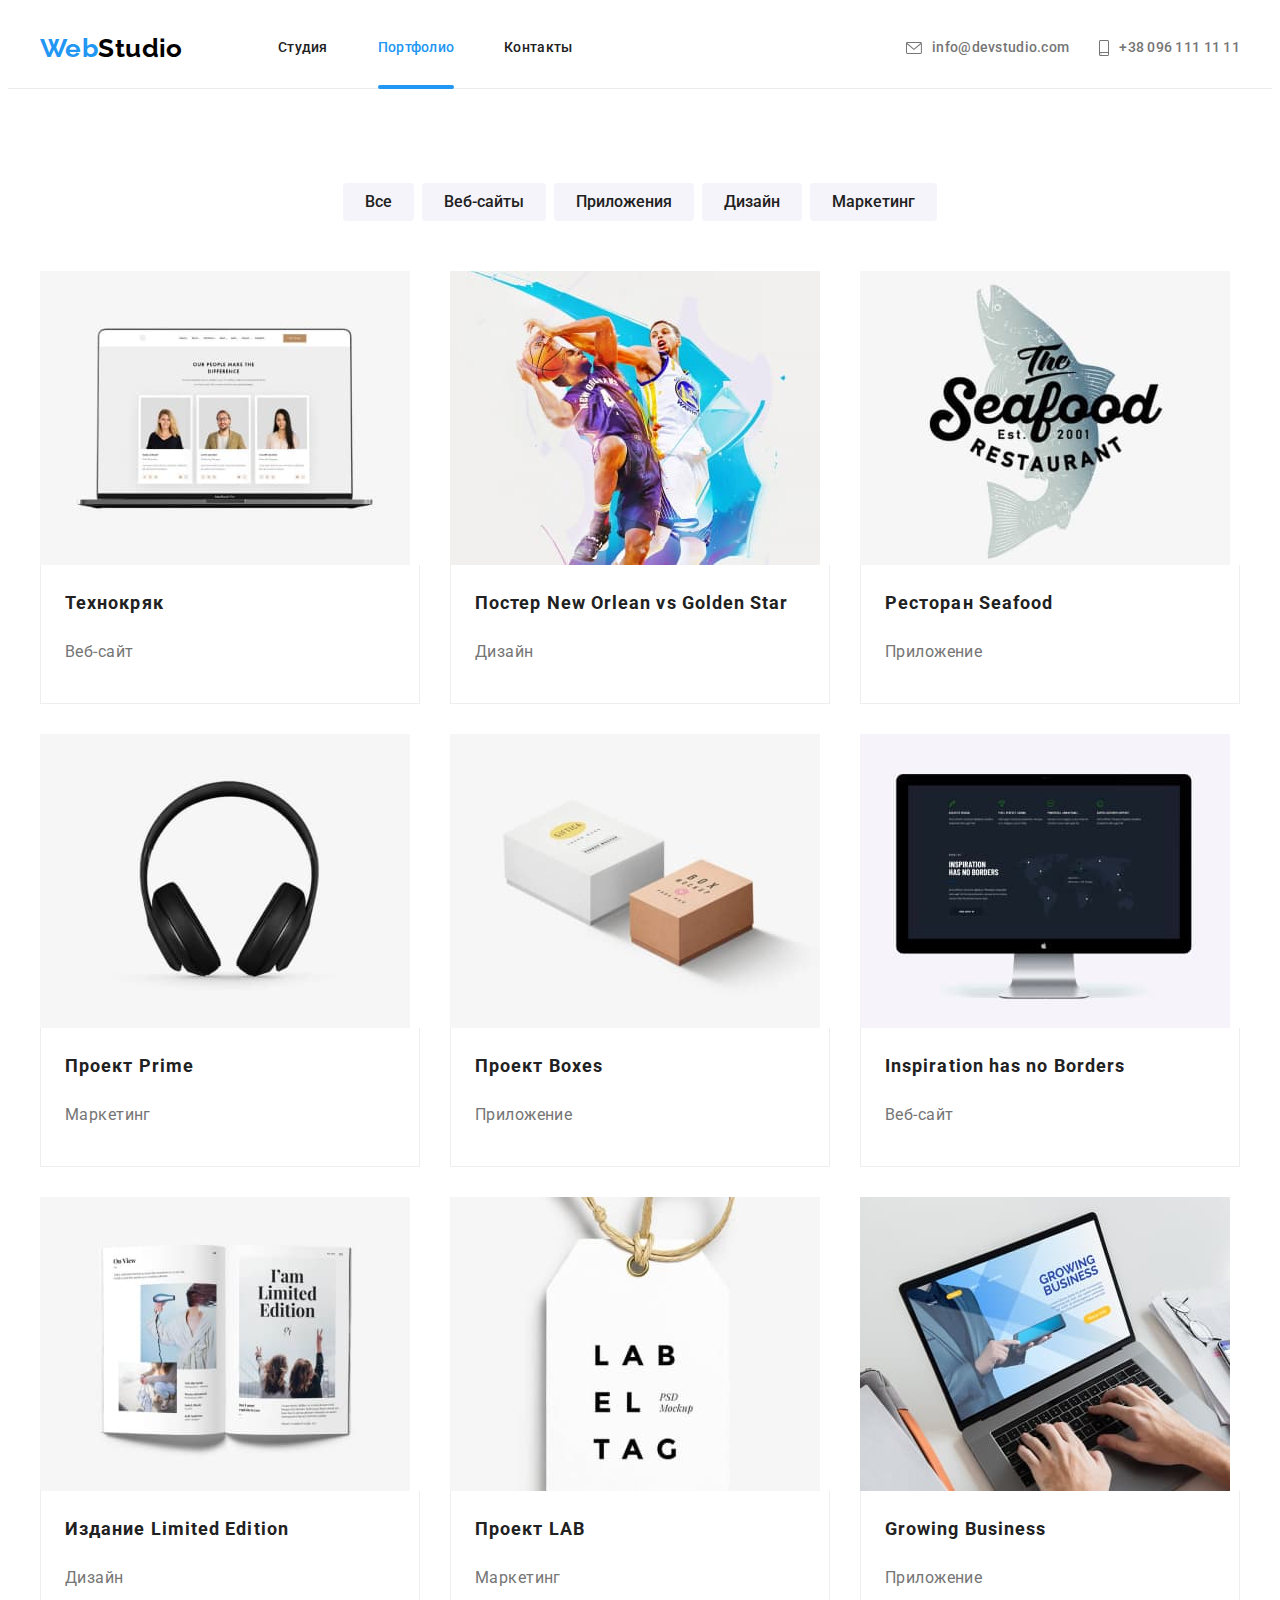
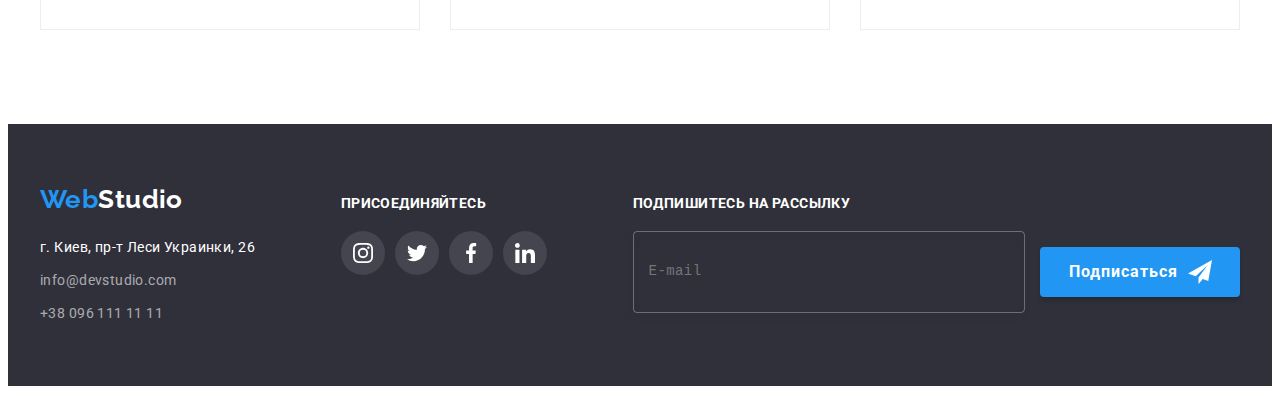
==== commit 10317649: "portfolio and menu btn" ====
--- a/portfolio.html
+++ b/portfolio.html
@@ -80,7 +80,7 @@
             <li class="galerry-card">
               <a class="link galerry-card__link" href=""
                 ><div class="galerry-card__thumb">
-                  <img src="./img/site.jpg" alt="Страничка веб-сайта" width="370" height="294" />
+                  <img src="./img/site.jpg" alt="Страничка веб-сайта" />
                   <div class="galerry-card__info">
                     <p class="galerry-card__text">
                       Технокряк это современная площадка распространения коронавируса. Компании используют эту платформу
@@ -97,7 +97,7 @@
             <li class="galerry-card">
               <a class="link galerry-card__link" href=""
                 ><div class="galerry-card__thumb">
-                  <img src="./img/design.jpg" alt="Два баскетболиста" width="370" height="294" />
+                  <img src="./img/design.jpg" alt="Два баскетболиста" />
                   <div class="galerry-card__info">
                     <p class="galerry-card__text">
                       Технокряк это современная площадка распространения коронавируса. Компании используют эту платформу
@@ -115,7 +115,7 @@
             <li class="galerry-card">
               <a class="link galerry-card__link" href=""
                 ><div class="galerry-card__thumb">
-                  <img src="./img/app.jpg" alt="Логотип ресторана" width="370" height="294" />
+                  <img src="./img/app.jpg" alt="Логотип ресторана" />
                   <div class="galerry-card__info">
                     <p class="galerry-card__text">
                       Технокряк это современная площадка распространения коронавируса. Компании используют эту платформу
@@ -132,7 +132,7 @@
             <li class="galerry-card">
               <a class="link galerry-card__link" href="">
                 <div class="galerry-card__thumb">
-                  <img src="./img/marketing.jpg" alt="Черные наушники" width="370" height="294" />
+                  <img src="./img/marketing.jpg" alt="Черные наушники" />
                   <div class="galerry-card__info">
                     <p class="galerry-card__text">
                       Технокряк это современная площадка распространения коронавируса. Компании используют эту платформу
@@ -149,7 +149,7 @@
             <li class="galerry-card">
               <a class="link galerry-card__link" href="">
                 <div class="galerry-card__thumb">
-                  <img src="./img/app2.jpg" alt="Две коробки" width="370" height="294" />
+                  <img src="./img/app2.jpg" alt="Две коробки" />
                   <div class="galerry-card__info">
                     <p class="galerry-card__text">
                       Технокряк это современная площадка распространения коронавируса. Компании используют эту платформу
@@ -166,7 +166,7 @@
             <li class="galerry-card">
               <a class="link galerry-card__link" href=""
                 ><div class="galerry-card__thumb">
-                  <img src="./img/site2.jpg" alt="Страница Веб-сайта" width="370" height="294" />
+                  <img src="./img/site2.jpg" alt="Страница Веб-сайта" />
                   <div class="galerry-card__info">
                     <p class="galerry-card__text">
                       Технокряк это современная площадка распространения коронавируса. Компании используют эту платформу
@@ -183,7 +183,7 @@
             <li class="galerry-card">
               <a class="link galerry-card__link" href="">
                 <div class="galerry-card__thumb">
-                  <img src="./img/design2.jpg" alt="Раскрытая книга" width="370" height="294" />
+                  <img src="./img/design2.jpg" alt="Раскрытая книга" />
                   <div class="galerry-card__info">
                     <p class="galerry-card__text">
                       Технокряк это современная площадка распространения коронавируса. Компании используют эту платформу
@@ -200,7 +200,7 @@
             <li class="galerry-card">
               <a class="link galerry-card__link" href=""
                 ><div class="galerry-card__thumb">
-                  <img src="./img/marketing2.jpg" alt=" Надпись Lab el tag на ярлыке" width="370" height="294" />
+                  <img src="./img/marketing2.jpg" alt=" Надпись Lab el tag на ярлыке" />
                   <div class="galerry-card__info">
                     <p class="galerry-card__text">
                       Технокряк это современная площадка распространения коронавируса. Компании используют эту платформу
@@ -217,7 +217,7 @@
             <li class="galerry-card">
               <a class="link galerry-card__link" href=""
                 ><div class="galerry-card__thumb">
-                  <img src="./img/app3.jpg" alt="Человек работает за ноутбуком" width="370" height="294" />
+                  <img src="./img/app3.jpg" alt="Человек работает за ноутбуком" />
                   <div class="galerry-card__info">
                     <p class="galerry-card__text">
                       Технокряк это современная площадка распространения коронавируса. Компании используют эту платформу
--- a/css/portfolio.min.css
+++ b/css/portfolio.min.css
@@ -1,2 +1,2 @@
-.visually-hidden{position:absolute !important;clip:rect(1px 1px 1px 1px);clip:rect(1px, 1px, 1px, 1px);padding:0 !important;border:0 !important;height:1px !important;width:1px !important;overflow:hidden}body{color:#757575;background-color:#fff;font-family:Roboto, sans-serif;font-size:14px;line-height:1.71;letter-spacing:0.03em}img{display:block;max-width:100%;height:auto}.list{list-style:none;padding:0;margin:0}.link{text-decoration:none}.title{color:#212121;font-weight:700;font-size:36px;line-height:1.17;text-align:center}h2{margin-top:0;margin-bottom:30px}@media screen and (min-width: 1200px){h2{margin-bottom:50px}}.container{margin-right:auto;margin-left:auto;padding-left:15px;padding-right:15px}@media screen and (min-width: 480px){.container{width:480px}}@media screen and (min-width: 768px){.container{width:768px}}@media screen and (min-width: 1200px){.container{width:1200px}}.button{width:200px;height:50px;border:none;border-radius:4px;-webkit-box-shadow:0px 4px 4px rgba(0,0,0,0.15);box-shadow:0px 4px 4px rgba(0,0,0,0.15);padding:0;color:#fff;background-color:#2196f3;font-family:inherit;font-weight:700;font-size:16px;line-height:1.87;letter-spacing:0.06em;-webkit-transition:color 250ms cubic-bezier(0.4, 0, 0.2, 1),background-color 250ms cubic-bezier(0.4, 0, 0.2, 1);transition:color 250ms cubic-bezier(0.4, 0, 0.2, 1),background-color 250ms cubic-bezier(0.4, 0, 0.2, 1)}.button:hover,.button:focus{color:#2196f3;background-color:#fff}.header{border-bottom:1px solid #ececec}.header__container{display:-webkit-box;display:-ms-flexbox;display:flex;-webkit-box-pack:justify;-ms-flex-pack:justify;justify-content:space-between}.nav{display:-webkit-box;display:-ms-flexbox;display:flex;-webkit-box-pack:justify;-ms-flex-pack:justify;justify-content:space-between;-webkit-box-align:center;-ms-flex-align:center;align-items:center}.nav__list{display:-webkit-box;display:-ms-flexbox;display:flex;padding:0px}.nav__link{display:block;padding-top:32px;padding-bottom:32px;color:#212121;font-weight:500;font-size:14px;line-height:1.14;letter-spacing:0.02em;-webkit-transition:color 250ms cubic-bezier(0.4, 0, 0.2, 1);transition:color 250ms cubic-bezier(0.4, 0, 0.2, 1)}.nav__link:hover,.nav__link:focus{color:#2196f3}.nav__item:not(:last-child){margin-right:50px}.nav__link.current{color:#2196f3;position:relative}.nav__link.current::after{content:"";position:absolute;bottom:-1px;left:0;width:100%;height:4px;background-color:#2196f3;border-radius:2px}.logo{margin-right:93px;color:#000;font-family:Raleway, sans-serif;font-weight:700;font-size:26px;line-height:1.19;width:145px;height:31px}.logo__text{color:#2196f3}.footer .logo{margin:0;color:#fff}.contacts{display:-webkit-box;display:-ms-flexbox;display:flex;-webkit-box-align:center;-ms-flex-align:center;align-items:center}.contacts__item:not(:last-child){padding-left:0px;margin-right:30px}.contacts__link{display:-webkit-box;display:-ms-flexbox;display:flex;-webkit-box-align:center;-ms-flex-align:center;align-items:center;padding-top:32px;padding-bottom:32px;color:#757575;fill:#757575;font-weight:500;font-size:14px;line-height:1.14;letter-spacing:0.02em;-webkit-transition:color 250ms cubic-bezier(0.4, 0, 0.2, 1),fill 250ms cubic-bezier(0.4, 0, 0.2, 1);transition:color 250ms cubic-bezier(0.4, 0, 0.2, 1),fill 250ms cubic-bezier(0.4, 0, 0.2, 1)}.contacts__link:hover,.contacts__link:focus{color:#2196f3;fill:#2196f3}.contacts__icon{margin-right:10px}.footer{background-color:#2f303a;padding:60px 0}@media screen and (min-width: 768px){.footer__container{display:-webkit-box;display:-ms-flexbox;display:flex;-ms-flex-wrap:wrap;flex-wrap:wrap;-webkit-box-pack:justify;-ms-flex-pack:justify;justify-content:space-between;-webkit-box-align:baseline;-ms-flex-align:baseline;align-items:baseline}}@media screen and (min-width: 1200px){.footer__container{-webkit-box-pack:justify;-ms-flex-pack:justify;justify-content:space-between}}@media screen and (max-width: 767px){.footer__container{text-align:center}}.footer__box-links>.list{display:-webkit-box;display:-ms-flexbox;display:flex;-webkit-box-pack:center;-ms-flex-pack:center;justify-content:center}@media screen and (min-width: 768px) and (max-width: 1199px){.footer__box-links:last-child{margin-left:auto;margin-right:auto;text-align:center;margin-top:60px}}.box-links__item:not(:last-child){margin-right:10px}.box-links__link{display:-webkit-box;display:-ms-flexbox;display:flex;-webkit-box-align:center;-ms-flex-align:center;align-items:center;-webkit-box-pack:center;-ms-flex-pack:center;justify-content:center;width:44px;height:44px;border-radius:50%;background-color:rgba(255,255,255,0.1);fill:#fff;-webkit-transition:background-color 250ms cubic-bezier(0.4, 0, 0.2, 1);transition:background-color 250ms cubic-bezier(0.4, 0, 0.2, 1)}.box-links__link:hover,.box-links__link:focus{background-color:#2196f3}@media screen and (max-width: 767px){.footer__box,.footer__box-links:not(:last-child){margin-bottom:60px}}@media screen and (min-width: 768px) and (max-width: 1199px){.footer__box,.footer__box-links:not(:last-child){text-align:center}}.address__text{margin:0;margin-top:20px}.address{color:#fff;font-style:normal}.address__link{color:rgba(255,255,255,0.6);display:inline-block;margin-top:9px;-webkit-transition:color 250ms cubic-bezier(0.4, 0, 0.2, 1);transition:color 250ms cubic-bezier(0.4, 0, 0.2, 1)}.address__link:hover,.address__link:focus{color:#2196f3}.join{margin:0;margin-bottom:20px;color:#fff;font-weight:700;line-height:1.143;text-transform:uppercase}.submit{display:-webkit-inline-box;display:-ms-inline-flexbox;display:inline-flex;-webkit-box-align:center;-ms-flex-align:center;align-items:center;padding-left:29px;margin-left:12px}.submit__icon{margin:13px 28px 13px 10px;fill:#fff;-webkit-transition:fill 250ms cubic-bezier(0.4, 0, 0.2, 1);transition:fill 250ms cubic-bezier(0.4, 0, 0.2, 1)}.submit:hover .submit__icon,.submit:focus .submit__icon{fill:#2196f3}.mail__input{max-width:450px;width:100%;height:50px;padding:15px 16px;background:transparent;border:1px solid rgba(255,255,255,0.3);-webkit-filter:drop-shadow(0px 4px 4px rgba(0,0,0,0.15));filter:drop-shadow(0px 4px 4px rgba(0,0,0,0.15));border-radius:4px;color:#fff}@media screen and (min-width: 758px){.mail__input{width:450px}}@media screen and (min-width: 1200px){.mail__input{width:358px}}@media screen and (max-width: 1199px){.mail__input{margin-bottom:20px}}.mail__field{position:relative}.mail__label{position:absolute;top:8px;left:16px;-webkit-transform:translateY(-50%);transform:translateY(-50%);-webkit-transition:-webkit-transform 250ms cubic-bezier(0.4, 0, 0.2, 1);transition:-webkit-transform 250ms cubic-bezier(0.4, 0, 0.2, 1);transition:transform 250ms cubic-bezier(0.4, 0, 0.2, 1);transition:transform 250ms cubic-bezier(0.4, 0, 0.2, 1), -webkit-transform 250ms cubic-bezier(0.4, 0, 0.2, 1)}@media screen and (min-width: 768px) and (max-width: 1199px){.mail__label{top:26px}}.mail__input:focus+.mail__label,.mail__input:not(:placeholder-shown)+.mail__label{-webkit-transform:translateY(40px) scale(1.2);transform:translateY(40px) scale(1.2)}@media screen and (min-width: 768px) and (max-width: 1199px){.mail{display:-webkit-box;display:-ms-flexbox;display:flex;-webkit-box-orient:vertical;-webkit-box-direction:normal;-ms-flex-direction:column;flex-direction:column;-webkit-box-align:center;-ms-flex-align:center;align-items:center}}.galerry{padding-top:94px;padding-bottom:94px}.galerry__list{display:-webkit-box;display:-ms-flexbox;display:flex;-webkit-box-pack:center;-ms-flex-pack:center;justify-content:center;-ms-flex-wrap:wrap;flex-wrap:wrap}@media screen and (max-width: 767px){.galerry__list{-webkit-box-pack:start;-ms-flex-pack:start;justify-content:start}}.galerry__list:first-of-type{margin-bottom:50px}.galerry__item:not(:last-child){margin-right:8px}@media screen and (max-width: 767px){.galerry__item:not(:last-child){margin-bottom:15px}}.galerry__button{padding:6px 22px;border-radius:4px;border:none;color:#212121;background-color:#f5f4fa;font-family:Roboto, sans-serif;font-weight:500;font-size:16px;line-height:1.63;-webkit-transition:color 250ms cubic-bezier(0.4, 0, 0.2, 1),background-color 250ms cubic-bezier(0.4, 0, 0.2, 1);transition:color 250ms cubic-bezier(0.4, 0, 0.2, 1),background-color 250ms cubic-bezier(0.4, 0, 0.2, 1)}.galerry__button:focus,.galerry__button:hover{color:#fff;background-color:#2196f3}.galerry-card{color:#757575;font-size:16px;line-height:1.88;-webkit-transition:-webkit-box-shadow 250ms cubic-bezier(0.4, 0, 0.2, 1);transition:-webkit-box-shadow 250ms cubic-bezier(0.4, 0, 0.2, 1);transition:box-shadow 250ms cubic-bezier(0.4, 0, 0.2, 1);transition:box-shadow 250ms cubic-bezier(0.4, 0, 0.2, 1), -webkit-box-shadow 250ms cubic-bezier(0.4, 0, 0.2, 1)}.galerry-card:hover,.galerry-card:focus{-webkit-box-shadow:0px 1px 1px rgba(0,0,0,0.12),0px 4px 4px rgba(0,0,0,0.06),1px 4px 6px rgba(0,0,0,0.16);box-shadow:0px 1px 1px rgba(0,0,0,0.12),0px 4px 4px rgba(0,0,0,0.06),1px 4px 6px rgba(0,0,0,0.16)}.galerry-card:not(:nth-child(3n+3)){margin-right:30px}.galerry-card:not(:nth-last-child(-n+3)){margin-bottom:30px}.galerry-card__title{margin:0;margin-bottom:4px;font-weight:700;font-size:18px;line-height:2;letter-spacing:0.06em;text-align:start;color:#212121}.galerry-card__link{color:inherit}.galerry-card__text{display:inline-block;margin:0}.info{padding:20px 24px;border-right:1px solid #eeeeee;border-left:1px solid #eeeeee;border-bottom:1px solid #eeeeee}.galerry-card__thumb{position:relative;overflow:hidden}.galerry-card__info{position:absolute;top:0;left:0;width:100%;height:100%;padding:63px 24px;background-color:rgba(33,150,243,0.9);-webkit-transform:translateY(100%);transform:translateY(100%);-webkit-transition:-webkit-transform 250ms cubic-bezier(0.4, 0, 0.2, 1);transition:-webkit-transform 250ms cubic-bezier(0.4, 0, 0.2, 1);transition:transform 250ms cubic-bezier(0.4, 0, 0.2, 1);transition:transform 250ms cubic-bezier(0.4, 0, 0.2, 1), -webkit-transform 250ms cubic-bezier(0.4, 0, 0.2, 1)}.galerry-card__link:hover .galerry-card__info,.galerry-card__link:focus .galerry-card__info{-webkit-transform:translateY(0);transform:translateY(0)}.galerry-card__text{font-weight:400;font-size:18px;line-height:1.56;color:#fff}
+.visually-hidden{position:absolute !important;clip:rect(1px 1px 1px 1px);clip:rect(1px, 1px, 1px, 1px);padding:0 !important;border:0 !important;height:1px !important;width:1px !important;overflow:hidden}body{color:#757575;background-color:#fff;font-family:Roboto, sans-serif;font-size:14px;line-height:1.71;letter-spacing:0.03em}img{display:block;max-width:100%;height:auto}.list{list-style:none;padding:0;margin:0}.link{text-decoration:none}.title{color:#212121;font-weight:700;font-size:36px;line-height:1.17;text-align:center}h2{margin-top:0;margin-bottom:30px}@media screen and (min-width: 1200px){h2{margin-bottom:50px}}.container{margin-right:auto;margin-left:auto;padding-left:15px;padding-right:15px}@media screen and (min-width: 480px){.container{width:480px}}@media screen and (min-width: 768px){.container{width:768px}}@media screen and (min-width: 1200px){.container{width:1200px}}.button{width:200px;height:50px;border:none;border-radius:4px;-webkit-box-shadow:0px 4px 4px rgba(0,0,0,0.15);box-shadow:0px 4px 4px rgba(0,0,0,0.15);padding:0;color:#fff;background-color:#2196f3;font-family:inherit;font-weight:700;font-size:16px;line-height:1.87;letter-spacing:0.06em;-webkit-transition:color 250ms cubic-bezier(0.4, 0, 0.2, 1),background-color 250ms cubic-bezier(0.4, 0, 0.2, 1);transition:color 250ms cubic-bezier(0.4, 0, 0.2, 1),background-color 250ms cubic-bezier(0.4, 0, 0.2, 1)}.button:hover,.button:focus{color:#2196f3;background-color:#fff}.menu-button{background:transparent;border:none;position:absolute;right:15px;padding:0;margin:0}.menu-button use{display:block;position:absolute;-webkit-transform:translate(-5px, -5px);transform:translate(-5px, -5px)}.header{border-bottom:1px solid #ececec}.header__container{display:-webkit-box;display:-ms-flexbox;display:flex;-webkit-box-pack:justify;-ms-flex-pack:justify;justify-content:space-between}.nav{display:-webkit-box;display:-ms-flexbox;display:flex;-webkit-box-pack:justify;-ms-flex-pack:justify;justify-content:space-between;-webkit-box-align:center;-ms-flex-align:center;align-items:center}.nav__list{display:-webkit-box;display:-ms-flexbox;display:flex;padding:0px}.nav__link{display:block;padding-top:32px;padding-bottom:32px;color:#212121;font-weight:500;font-size:14px;line-height:1.14;letter-spacing:0.02em;-webkit-transition:color 250ms cubic-bezier(0.4, 0, 0.2, 1);transition:color 250ms cubic-bezier(0.4, 0, 0.2, 1)}.nav__link:hover,.nav__link:focus{color:#2196f3}.nav__item:not(:last-child){margin-right:50px}.nav__link.current{color:#2196f3;position:relative}.nav__link.current::after{content:"";position:absolute;bottom:-1px;left:0;width:100%;height:4px;background-color:#2196f3;border-radius:2px}.logo{margin-right:93px;color:#000;font-family:Raleway, sans-serif;font-weight:700;font-size:26px;line-height:1.19;width:145px;height:31px}.logo__text{color:#2196f3}.footer .logo{margin:0;color:#fff}.contacts{display:-webkit-box;display:-ms-flexbox;display:flex;-webkit-box-align:center;-ms-flex-align:center;align-items:center}.contacts__item:not(:last-child){padding-left:0px;margin-right:30px}.contacts__link{display:-webkit-box;display:-ms-flexbox;display:flex;-webkit-box-align:center;-ms-flex-align:center;align-items:center;padding-top:32px;padding-bottom:32px;color:#757575;fill:#757575;font-weight:500;font-size:14px;line-height:1.14;letter-spacing:0.02em;-webkit-transition:color 250ms cubic-bezier(0.4, 0, 0.2, 1),fill 250ms cubic-bezier(0.4, 0, 0.2, 1);transition:color 250ms cubic-bezier(0.4, 0, 0.2, 1),fill 250ms cubic-bezier(0.4, 0, 0.2, 1)}.contacts__link:hover,.contacts__link:focus{color:#2196f3;fill:#2196f3}.contacts__icon{margin-right:10px}.footer{background-color:#2f303a;padding:60px 0}@media screen and (min-width: 768px){.footer__container{display:-webkit-box;display:-ms-flexbox;display:flex;-ms-flex-wrap:wrap;flex-wrap:wrap;-webkit-box-pack:justify;-ms-flex-pack:justify;justify-content:space-between;-webkit-box-align:baseline;-ms-flex-align:baseline;align-items:baseline}}@media screen and (min-width: 1200px){.footer__container{-webkit-box-pack:justify;-ms-flex-pack:justify;justify-content:space-between}}@media screen and (max-width: 767px){.footer__container{text-align:center}}.footer__box-links>.list{display:-webkit-box;display:-ms-flexbox;display:flex;-webkit-box-pack:center;-ms-flex-pack:center;justify-content:center}@media screen and (min-width: 768px) and (max-width: 1199px){.footer__box-links:last-child{margin-left:auto;margin-right:auto;text-align:center;margin-top:60px}}.box-links__item:not(:last-child){margin-right:10px}.box-links__link{display:-webkit-box;display:-ms-flexbox;display:flex;-webkit-box-align:center;-ms-flex-align:center;align-items:center;-webkit-box-pack:center;-ms-flex-pack:center;justify-content:center;width:44px;height:44px;border-radius:50%;background-color:rgba(255,255,255,0.1);fill:#fff;-webkit-transition:background-color 250ms cubic-bezier(0.4, 0, 0.2, 1);transition:background-color 250ms cubic-bezier(0.4, 0, 0.2, 1)}.box-links__link:hover,.box-links__link:focus{background-color:#2196f3}@media screen and (max-width: 767px){.footer__box,.footer__box-links:not(:last-child){margin-bottom:60px}}@media screen and (min-width: 768px) and (max-width: 1199px){.footer__box,.footer__box-links:not(:last-child){text-align:center}}.address__text{margin:0;margin-top:20px}.address{color:#fff;font-style:normal}.address__link{color:rgba(255,255,255,0.6);display:inline-block;margin-top:9px;-webkit-transition:color 250ms cubic-bezier(0.4, 0, 0.2, 1);transition:color 250ms cubic-bezier(0.4, 0, 0.2, 1)}.address__link:hover,.address__link:focus{color:#2196f3}.join{margin:0;margin-bottom:20px;color:#fff;font-weight:700;line-height:1.143;text-transform:uppercase}.submit{display:-webkit-inline-box;display:-ms-inline-flexbox;display:inline-flex;-webkit-box-align:center;-ms-flex-align:center;align-items:center;padding-left:29px;margin-left:12px}.submit__icon{margin:13px 28px 13px 10px;fill:#fff;-webkit-transition:fill 250ms cubic-bezier(0.4, 0, 0.2, 1);transition:fill 250ms cubic-bezier(0.4, 0, 0.2, 1)}.submit:hover .submit__icon,.submit:focus .submit__icon{fill:#2196f3}.mail__input{max-width:450px;width:100%;height:50px;padding:15px 16px;background:transparent;border:1px solid rgba(255,255,255,0.3);-webkit-filter:drop-shadow(0px 4px 4px rgba(0,0,0,0.15));filter:drop-shadow(0px 4px 4px rgba(0,0,0,0.15));border-radius:4px;color:#fff}@media screen and (min-width: 758px){.mail__input{width:450px}}@media screen and (min-width: 1200px){.mail__input{width:358px}}@media screen and (max-width: 1199px){.mail__input{margin-bottom:20px}}.mail__field{position:relative}.mail__label{position:absolute;top:8px;left:16px;-webkit-transform:translateY(-50%);transform:translateY(-50%);-webkit-transition:-webkit-transform 250ms cubic-bezier(0.4, 0, 0.2, 1);transition:-webkit-transform 250ms cubic-bezier(0.4, 0, 0.2, 1);transition:transform 250ms cubic-bezier(0.4, 0, 0.2, 1);transition:transform 250ms cubic-bezier(0.4, 0, 0.2, 1), -webkit-transform 250ms cubic-bezier(0.4, 0, 0.2, 1)}@media screen and (min-width: 768px) and (max-width: 1199px){.mail__label{top:26px}}.mail__input:focus+.mail__label,.mail__input:not(:placeholder-shown)+.mail__label{-webkit-transform:translateY(40px) scale(1.2);transform:translateY(40px) scale(1.2)}@media screen and (min-width: 768px) and (max-width: 1199px){.mail{display:-webkit-box;display:-ms-flexbox;display:flex;-webkit-box-orient:vertical;-webkit-box-direction:normal;-ms-flex-direction:column;flex-direction:column;-webkit-box-align:center;-ms-flex-align:center;align-items:center}}.galerry{padding-top:60px;padding-bottom:60px}@media screen and (min-width: 1200px){.galerry{padding-top:94px;padding-bottom:94px}}.galerry__list{display:-webkit-box;display:-ms-flexbox;display:flex;-webkit-box-pack:center;-ms-flex-pack:center;justify-content:center;-ms-flex-wrap:wrap;flex-wrap:wrap}@media screen and (max-width: 767px){.galerry__list{-webkit-box-pack:start;-ms-flex-pack:start;justify-content:start}}@media screen and (min-width: 768px){.galerry__list+.galerry__list{margin:-15px}}.galerry__list:first-of-type{margin-bottom:50px}.galerry__item:not(:last-child){margin-right:8px}@media screen and (max-width: 767px){.galerry__item:not(:last-child){margin-bottom:15px}}.galerry__button{padding:6px 22px;border-radius:4px;border:none;color:#212121;background-color:#f5f4fa;font-family:Roboto, sans-serif;font-weight:500;font-size:16px;line-height:1.63;-webkit-transition:color 250ms cubic-bezier(0.4, 0, 0.2, 1),background-color 250ms cubic-bezier(0.4, 0, 0.2, 1);transition:color 250ms cubic-bezier(0.4, 0, 0.2, 1),background-color 250ms cubic-bezier(0.4, 0, 0.2, 1)}.galerry__button:focus,.galerry__button:hover{color:#fff;background-color:#2196f3}.galerry-card{color:#757575;font-size:16px;line-height:1.88;width:100%;-webkit-transition:-webkit-box-shadow 250ms cubic-bezier(0.4, 0, 0.2, 1);transition:-webkit-box-shadow 250ms cubic-bezier(0.4, 0, 0.2, 1);transition:box-shadow 250ms cubic-bezier(0.4, 0, 0.2, 1);transition:box-shadow 250ms cubic-bezier(0.4, 0, 0.2, 1), -webkit-box-shadow 250ms cubic-bezier(0.4, 0, 0.2, 1)}@media screen and (max-width: 767px){.galerry-card:not(:last-child){margin-bottom:30px}}.galerry-card:hover,.galerry-card:focus{-webkit-box-shadow:0px 1px 1px rgba(0,0,0,0.12),0px 4px 4px rgba(0,0,0,0.06),1px 4px 6px rgba(0,0,0,0.16);box-shadow:0px 1px 1px rgba(0,0,0,0.12),0px 4px 4px rgba(0,0,0,0.06),1px 4px 6px rgba(0,0,0,0.16)}@media screen and (min-width: 768px){.galerry-card{margin:15px;width:calc((100% - 60px) / 2)}}@media screen and (min-width: 1200px){.galerry-card{margin:15px;width:calc((100% - 90px) / 3)}}.galerry-card__title{margin:0;margin-bottom:4px;font-weight:700;font-size:18px;line-height:2;letter-spacing:0.06em;text-align:start;color:#212121}.galerry-card__link{color:inherit}.galerry-card__text{display:inline-block;margin:0}.info{padding:20px 24px;border-right:1px solid #eeeeee;border-left:1px solid #eeeeee;border-bottom:1px solid #eeeeee}.galerry-card__thumb{position:relative;overflow:hidden}.galerry-card__info{position:absolute;top:0;left:0;width:100%;height:100%;padding:63px 24px;background-color:rgba(33,150,243,0.9);-webkit-transform:translateY(100%);transform:translateY(100%);-webkit-transition:-webkit-transform 250ms cubic-bezier(0.4, 0, 0.2, 1);transition:-webkit-transform 250ms cubic-bezier(0.4, 0, 0.2, 1);transition:transform 250ms cubic-bezier(0.4, 0, 0.2, 1);transition:transform 250ms cubic-bezier(0.4, 0, 0.2, 1), -webkit-transform 250ms cubic-bezier(0.4, 0, 0.2, 1)}.galerry-card__link:hover .galerry-card__info,.galerry-card__link:focus .galerry-card__info{-webkit-transform:translateY(0);transform:translateY(0)}.galerry-card__text{font-weight:400;font-size:18px;line-height:1.56;color:#fff}
 /*# sourceMappingURL=portfolio.min.css.map */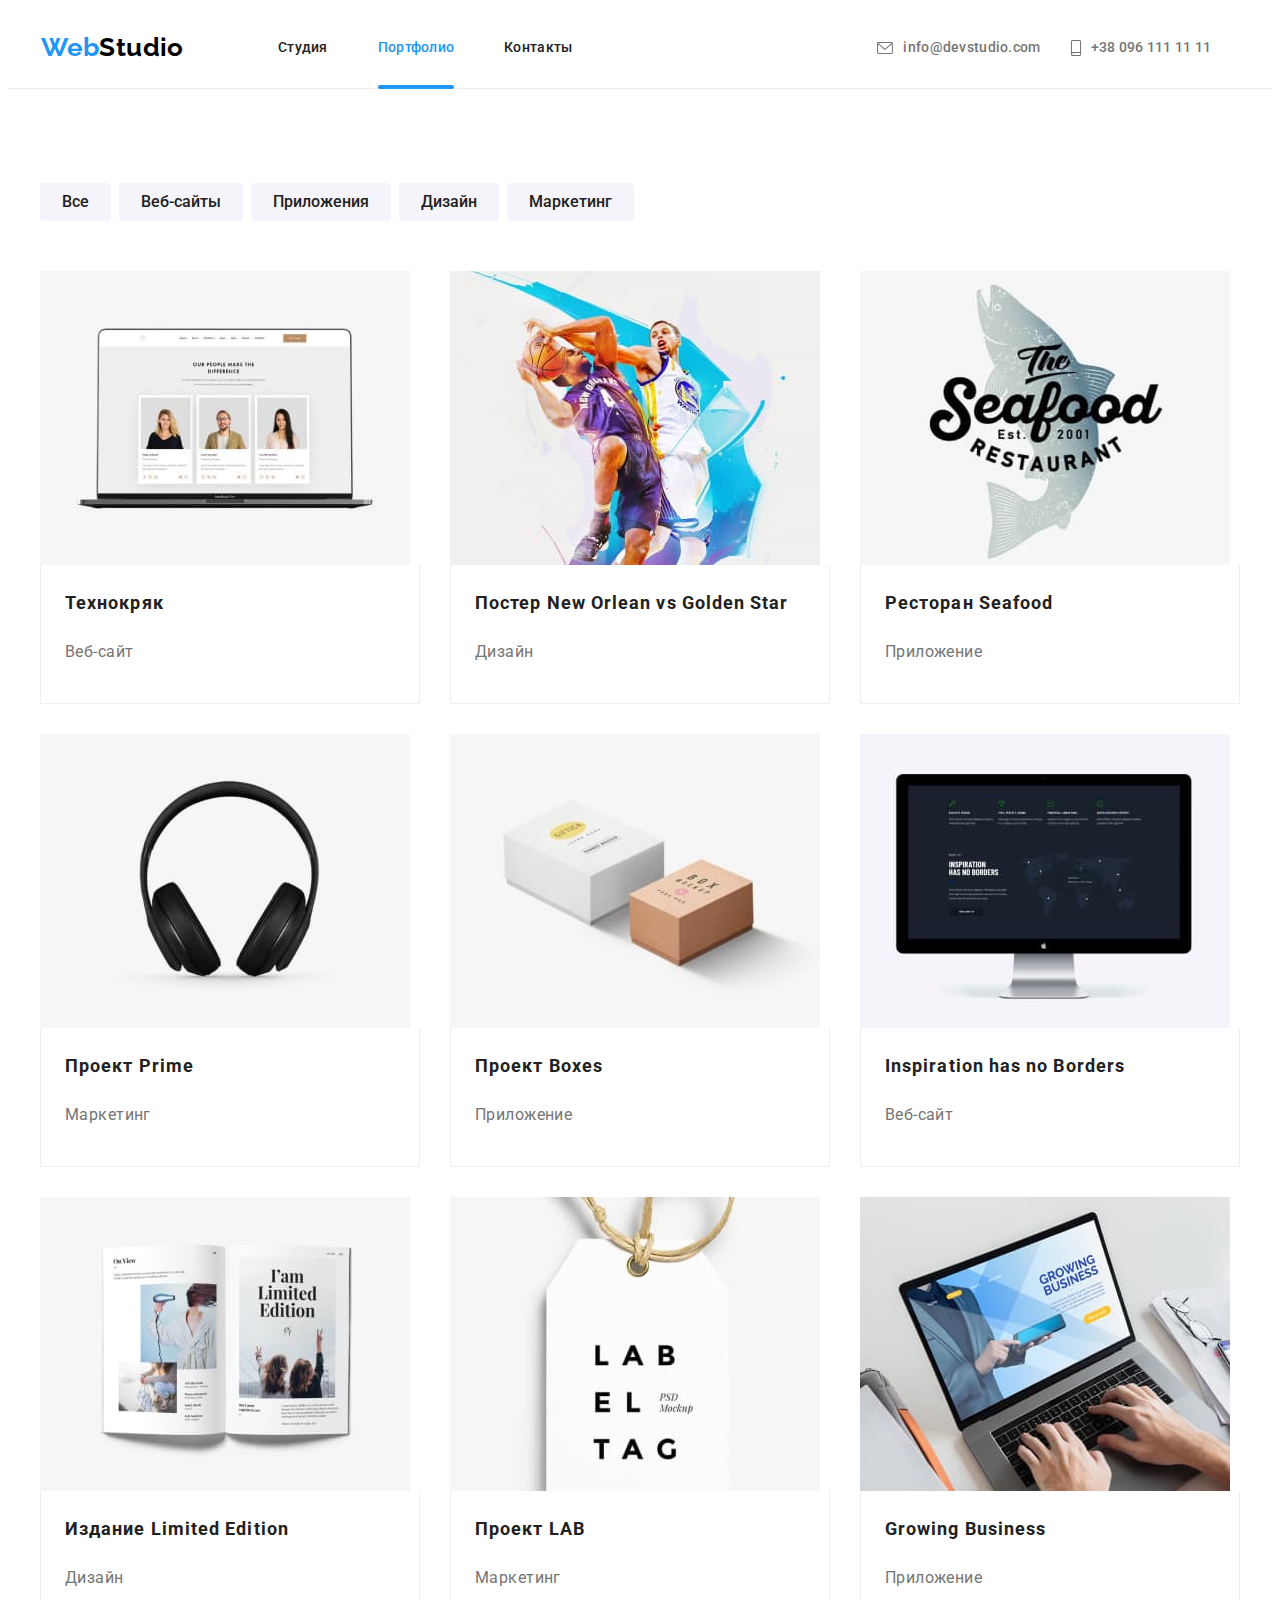
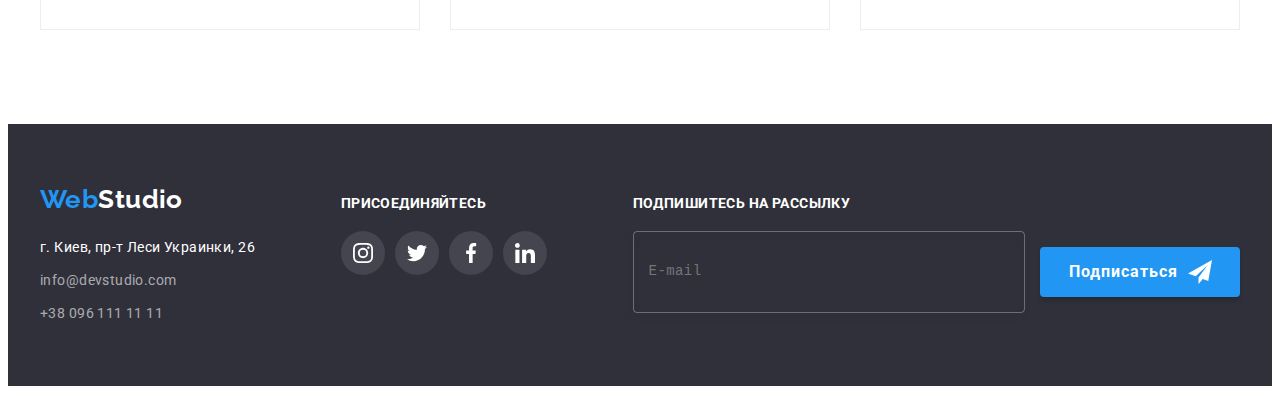
==== commit 325ffa84: "все кроме модалки" ====
--- a/portfolio.html
+++ b/portfolio.html
@@ -22,36 +22,45 @@
         <!-- Основная навигация -->
         <nav class="nav">
           <a class="logo link" href="./index.html"><span class="logo__text">Web</span>Studio</a>
-          <ul class="list nav__list">
-            <li class="nav__item">
-              <a class="link nav__link" href="./index.html"> Студия</a>
-            </li>
-            <li class="nav__item">
-              <a class="link nav__link current" href="./portfolio.html">Портфолио</a>
-            </li>
-            <li class="nav__item">
-              <a class="link nav__link" href="#address">Контакты</a>
-            </li>
-          </ul>
+
+          <button type="button" class="menu-button" aria-expanded="false" data-menu-button>
+            <svg class="menu-button__icon" height="40" width="40" aria-label="Переключатель мобильного меню">
+              <use class="icon-cross" href="./img/sprite.svg#icon-cross"></use>
+              <use class="icon-menu" href="./img/sprite.svg#icon-menu"></use>
+            </svg>
+          </button>
+          <div class="menu-conteiner" data-menu>
+            <ul class="list nav__list">
+              <li class="nav__item">
+                <a class="link nav__link" href="./index.html"> Студия</a>
+              </li>
+              <li class="nav__item">
+                <a class="link nav__link current" href="./portfolio.html">Портфолио</a>
+              </li>
+              <li class="nav__item">
+                <a class="link nav__link" href="#address">Контакты</a>
+              </li>
+            </ul>
+            <ul class="contacts list">
+              <li class="contacts__item">
+                <a class="contacts__link link" href="mailto:info@devstudio.com"
+                  ><svg class="contacts__icon" width="16" height="12">
+                    <use href="./img/sprite.svg#icon-mail"></use>
+                  </svg>
+                  info@devstudio.com</a
+                >
+              </li>
+              <li class="contacts__item">
+                <a class="contacts__link link" href="tel:+380961111111"
+                  ><svg class="contacts__icon" width="10" height="16">
+                    <use href="./img/sprite.svg#icon-smartphone"></use>
+                  </svg>
+                  +38 096 111 11 11</a
+                >
+              </li>
+            </ul>
+          </div>
         </nav>
-        <ul class="contacts list">
-          <li class="contacts__item">
-            <a class="contacts__link link" href="mailto:info@devstudio.com"
-              ><svg class="contacts__icon" width="16" height="12">
-                <use href="./img/sprite.svg#icon-mail"></use>
-              </svg>
-              info@devstudio.com</a
-            >
-          </li>
-          <li class="contacts__item">
-            <a class="contacts__link link" href="tel:+380961111111"
-              ><svg class="contacts__icon" width="10" height="16">
-                <use href="./img/sprite.svg#icon-smartphone"></use>
-              </svg>
-              +38 096 111 11 11</a
-            >
-          </li>
-        </ul>
       </div>
     </header>
     <!-- Основной контент -->
@@ -307,5 +316,6 @@
         </div>
       </div>
     </footer>
+    <script src="./js/mobile.js"></script>
   </body>
 </html>
--- a/css/portfolio.min.css
+++ b/css/portfolio.min.css
@@ -1,2 +1,2 @@
-.visually-hidden{position:absolute !important;clip:rect(1px 1px 1px 1px);clip:rect(1px, 1px, 1px, 1px);padding:0 !important;border:0 !important;height:1px !important;width:1px !important;overflow:hidden}body{color:#757575;background-color:#fff;font-family:Roboto, sans-serif;font-size:14px;line-height:1.71;letter-spacing:0.03em}img{display:block;max-width:100%;height:auto}.list{list-style:none;padding:0;margin:0}.link{text-decoration:none}.title{color:#212121;font-weight:700;font-size:36px;line-height:1.17;text-align:center}h2{margin-top:0;margin-bottom:30px}@media screen and (min-width: 1200px){h2{margin-bottom:50px}}.container{margin-right:auto;margin-left:auto;padding-left:15px;padding-right:15px}@media screen and (min-width: 480px){.container{width:480px}}@media screen and (min-width: 768px){.container{width:768px}}@media screen and (min-width: 1200px){.container{width:1200px}}.button{width:200px;height:50px;border:none;border-radius:4px;-webkit-box-shadow:0px 4px 4px rgba(0,0,0,0.15);box-shadow:0px 4px 4px rgba(0,0,0,0.15);padding:0;color:#fff;background-color:#2196f3;font-family:inherit;font-weight:700;font-size:16px;line-height:1.87;letter-spacing:0.06em;-webkit-transition:color 250ms cubic-bezier(0.4, 0, 0.2, 1),background-color 250ms cubic-bezier(0.4, 0, 0.2, 1);transition:color 250ms cubic-bezier(0.4, 0, 0.2, 1),background-color 250ms cubic-bezier(0.4, 0, 0.2, 1)}.button:hover,.button:focus{color:#2196f3;background-color:#fff}.menu-button{background:transparent;border:none;position:absolute;right:15px;padding:0;margin:0}.menu-button use{display:block;position:absolute;-webkit-transform:translate(-5px, -5px);transform:translate(-5px, -5px)}.header{border-bottom:1px solid #ececec}.header__container{display:-webkit-box;display:-ms-flexbox;display:flex;-webkit-box-pack:justify;-ms-flex-pack:justify;justify-content:space-between}.nav{display:-webkit-box;display:-ms-flexbox;display:flex;-webkit-box-pack:justify;-ms-flex-pack:justify;justify-content:space-between;-webkit-box-align:center;-ms-flex-align:center;align-items:center}.nav__list{display:-webkit-box;display:-ms-flexbox;display:flex;padding:0px}.nav__link{display:block;padding-top:32px;padding-bottom:32px;color:#212121;font-weight:500;font-size:14px;line-height:1.14;letter-spacing:0.02em;-webkit-transition:color 250ms cubic-bezier(0.4, 0, 0.2, 1);transition:color 250ms cubic-bezier(0.4, 0, 0.2, 1)}.nav__link:hover,.nav__link:focus{color:#2196f3}.nav__item:not(:last-child){margin-right:50px}.nav__link.current{color:#2196f3;position:relative}.nav__link.current::after{content:"";position:absolute;bottom:-1px;left:0;width:100%;height:4px;background-color:#2196f3;border-radius:2px}.logo{margin-right:93px;color:#000;font-family:Raleway, sans-serif;font-weight:700;font-size:26px;line-height:1.19;width:145px;height:31px}.logo__text{color:#2196f3}.footer .logo{margin:0;color:#fff}.contacts{display:-webkit-box;display:-ms-flexbox;display:flex;-webkit-box-align:center;-ms-flex-align:center;align-items:center}.contacts__item:not(:last-child){padding-left:0px;margin-right:30px}.contacts__link{display:-webkit-box;display:-ms-flexbox;display:flex;-webkit-box-align:center;-ms-flex-align:center;align-items:center;padding-top:32px;padding-bottom:32px;color:#757575;fill:#757575;font-weight:500;font-size:14px;line-height:1.14;letter-spacing:0.02em;-webkit-transition:color 250ms cubic-bezier(0.4, 0, 0.2, 1),fill 250ms cubic-bezier(0.4, 0, 0.2, 1);transition:color 250ms cubic-bezier(0.4, 0, 0.2, 1),fill 250ms cubic-bezier(0.4, 0, 0.2, 1)}.contacts__link:hover,.contacts__link:focus{color:#2196f3;fill:#2196f3}.contacts__icon{margin-right:10px}.footer{background-color:#2f303a;padding:60px 0}@media screen and (min-width: 768px){.footer__container{display:-webkit-box;display:-ms-flexbox;display:flex;-ms-flex-wrap:wrap;flex-wrap:wrap;-webkit-box-pack:justify;-ms-flex-pack:justify;justify-content:space-between;-webkit-box-align:baseline;-ms-flex-align:baseline;align-items:baseline}}@media screen and (min-width: 1200px){.footer__container{-webkit-box-pack:justify;-ms-flex-pack:justify;justify-content:space-between}}@media screen and (max-width: 767px){.footer__container{text-align:center}}.footer__box-links>.list{display:-webkit-box;display:-ms-flexbox;display:flex;-webkit-box-pack:center;-ms-flex-pack:center;justify-content:center}@media screen and (min-width: 768px) and (max-width: 1199px){.footer__box-links:last-child{margin-left:auto;margin-right:auto;text-align:center;margin-top:60px}}.box-links__item:not(:last-child){margin-right:10px}.box-links__link{display:-webkit-box;display:-ms-flexbox;display:flex;-webkit-box-align:center;-ms-flex-align:center;align-items:center;-webkit-box-pack:center;-ms-flex-pack:center;justify-content:center;width:44px;height:44px;border-radius:50%;background-color:rgba(255,255,255,0.1);fill:#fff;-webkit-transition:background-color 250ms cubic-bezier(0.4, 0, 0.2, 1);transition:background-color 250ms cubic-bezier(0.4, 0, 0.2, 1)}.box-links__link:hover,.box-links__link:focus{background-color:#2196f3}@media screen and (max-width: 767px){.footer__box,.footer__box-links:not(:last-child){margin-bottom:60px}}@media screen and (min-width: 768px) and (max-width: 1199px){.footer__box,.footer__box-links:not(:last-child){text-align:center}}.address__text{margin:0;margin-top:20px}.address{color:#fff;font-style:normal}.address__link{color:rgba(255,255,255,0.6);display:inline-block;margin-top:9px;-webkit-transition:color 250ms cubic-bezier(0.4, 0, 0.2, 1);transition:color 250ms cubic-bezier(0.4, 0, 0.2, 1)}.address__link:hover,.address__link:focus{color:#2196f3}.join{margin:0;margin-bottom:20px;color:#fff;font-weight:700;line-height:1.143;text-transform:uppercase}.submit{display:-webkit-inline-box;display:-ms-inline-flexbox;display:inline-flex;-webkit-box-align:center;-ms-flex-align:center;align-items:center;padding-left:29px;margin-left:12px}.submit__icon{margin:13px 28px 13px 10px;fill:#fff;-webkit-transition:fill 250ms cubic-bezier(0.4, 0, 0.2, 1);transition:fill 250ms cubic-bezier(0.4, 0, 0.2, 1)}.submit:hover .submit__icon,.submit:focus .submit__icon{fill:#2196f3}.mail__input{max-width:450px;width:100%;height:50px;padding:15px 16px;background:transparent;border:1px solid rgba(255,255,255,0.3);-webkit-filter:drop-shadow(0px 4px 4px rgba(0,0,0,0.15));filter:drop-shadow(0px 4px 4px rgba(0,0,0,0.15));border-radius:4px;color:#fff}@media screen and (min-width: 758px){.mail__input{width:450px}}@media screen and (min-width: 1200px){.mail__input{width:358px}}@media screen and (max-width: 1199px){.mail__input{margin-bottom:20px}}.mail__field{position:relative}.mail__label{position:absolute;top:8px;left:16px;-webkit-transform:translateY(-50%);transform:translateY(-50%);-webkit-transition:-webkit-transform 250ms cubic-bezier(0.4, 0, 0.2, 1);transition:-webkit-transform 250ms cubic-bezier(0.4, 0, 0.2, 1);transition:transform 250ms cubic-bezier(0.4, 0, 0.2, 1);transition:transform 250ms cubic-bezier(0.4, 0, 0.2, 1), -webkit-transform 250ms cubic-bezier(0.4, 0, 0.2, 1)}@media screen and (min-width: 768px) and (max-width: 1199px){.mail__label{top:26px}}.mail__input:focus+.mail__label,.mail__input:not(:placeholder-shown)+.mail__label{-webkit-transform:translateY(40px) scale(1.2);transform:translateY(40px) scale(1.2)}@media screen and (min-width: 768px) and (max-width: 1199px){.mail{display:-webkit-box;display:-ms-flexbox;display:flex;-webkit-box-orient:vertical;-webkit-box-direction:normal;-ms-flex-direction:column;flex-direction:column;-webkit-box-align:center;-ms-flex-align:center;align-items:center}}.galerry{padding-top:60px;padding-bottom:60px}@media screen and (min-width: 1200px){.galerry{padding-top:94px;padding-bottom:94px}}.galerry__list{display:-webkit-box;display:-ms-flexbox;display:flex;-webkit-box-pack:center;-ms-flex-pack:center;justify-content:center;-ms-flex-wrap:wrap;flex-wrap:wrap}@media screen and (max-width: 767px){.galerry__list{-webkit-box-pack:start;-ms-flex-pack:start;justify-content:start}}@media screen and (min-width: 768px){.galerry__list+.galerry__list{margin:-15px}}.galerry__list:first-of-type{margin-bottom:50px}.galerry__item:not(:last-child){margin-right:8px}@media screen and (max-width: 767px){.galerry__item:not(:last-child){margin-bottom:15px}}.galerry__button{padding:6px 22px;border-radius:4px;border:none;color:#212121;background-color:#f5f4fa;font-family:Roboto, sans-serif;font-weight:500;font-size:16px;line-height:1.63;-webkit-transition:color 250ms cubic-bezier(0.4, 0, 0.2, 1),background-color 250ms cubic-bezier(0.4, 0, 0.2, 1);transition:color 250ms cubic-bezier(0.4, 0, 0.2, 1),background-color 250ms cubic-bezier(0.4, 0, 0.2, 1)}.galerry__button:focus,.galerry__button:hover{color:#fff;background-color:#2196f3}.galerry-card{color:#757575;font-size:16px;line-height:1.88;width:100%;-webkit-transition:-webkit-box-shadow 250ms cubic-bezier(0.4, 0, 0.2, 1);transition:-webkit-box-shadow 250ms cubic-bezier(0.4, 0, 0.2, 1);transition:box-shadow 250ms cubic-bezier(0.4, 0, 0.2, 1);transition:box-shadow 250ms cubic-bezier(0.4, 0, 0.2, 1), -webkit-box-shadow 250ms cubic-bezier(0.4, 0, 0.2, 1)}@media screen and (max-width: 767px){.galerry-card:not(:last-child){margin-bottom:30px}}.galerry-card:hover,.galerry-card:focus{-webkit-box-shadow:0px 1px 1px rgba(0,0,0,0.12),0px 4px 4px rgba(0,0,0,0.06),1px 4px 6px rgba(0,0,0,0.16);box-shadow:0px 1px 1px rgba(0,0,0,0.12),0px 4px 4px rgba(0,0,0,0.06),1px 4px 6px rgba(0,0,0,0.16)}@media screen and (min-width: 768px){.galerry-card{margin:15px;width:calc((100% - 60px) / 2)}}@media screen and (min-width: 1200px){.galerry-card{margin:15px;width:calc((100% - 90px) / 3)}}.galerry-card__title{margin:0;margin-bottom:4px;font-weight:700;font-size:18px;line-height:2;letter-spacing:0.06em;text-align:start;color:#212121}.galerry-card__link{color:inherit}.galerry-card__text{display:inline-block;margin:0}.info{padding:20px 24px;border-right:1px solid #eeeeee;border-left:1px solid #eeeeee;border-bottom:1px solid #eeeeee}.galerry-card__thumb{position:relative;overflow:hidden}.galerry-card__info{position:absolute;top:0;left:0;width:100%;height:100%;padding:63px 24px;background-color:rgba(33,150,243,0.9);-webkit-transform:translateY(100%);transform:translateY(100%);-webkit-transition:-webkit-transform 250ms cubic-bezier(0.4, 0, 0.2, 1);transition:-webkit-transform 250ms cubic-bezier(0.4, 0, 0.2, 1);transition:transform 250ms cubic-bezier(0.4, 0, 0.2, 1);transition:transform 250ms cubic-bezier(0.4, 0, 0.2, 1), -webkit-transform 250ms cubic-bezier(0.4, 0, 0.2, 1)}.galerry-card__link:hover .galerry-card__info,.galerry-card__link:focus .galerry-card__info{-webkit-transform:translateY(0);transform:translateY(0)}.galerry-card__text{font-weight:400;font-size:18px;line-height:1.56;color:#fff}
+.visually-hidden{position:absolute !important;clip:rect(1px 1px 1px 1px);clip:rect(1px, 1px, 1px, 1px);padding:0 !important;border:0 !important;height:1px !important;width:1px !important;overflow:hidden}body{color:#757575;background-color:#fff;font-family:Roboto, sans-serif;font-size:14px;line-height:1.71;letter-spacing:0.03em}img{display:block;max-width:100%;height:auto}.list{list-style:none;padding:0;margin:0}.link{text-decoration:none}.title{color:#212121;font-weight:700;font-size:36px;line-height:1.17;text-align:center}h2{margin-top:0;margin-bottom:30px}@media screen and (min-width: 1200px){h2{margin-bottom:50px}}.container{margin-right:auto;margin-left:auto;padding-left:15px;padding-right:15px}@media screen and (min-width: 480px){.container{width:480px}}@media screen and (min-width: 768px){.container{width:768px}}@media screen and (min-width: 1200px){.container{width:1200px}}.button{width:200px;height:50px;border:none;border-radius:4px;-webkit-box-shadow:0px 4px 4px rgba(0,0,0,0.15);box-shadow:0px 4px 4px rgba(0,0,0,0.15);padding:0;color:#fff;background-color:#2196f3;font-family:inherit;font-weight:700;font-size:16px;line-height:1.87;letter-spacing:0.06em;-webkit-transition:color 250ms cubic-bezier(0.4, 0, 0.2, 1),background-color 250ms cubic-bezier(0.4, 0, 0.2, 1);transition:color 250ms cubic-bezier(0.4, 0, 0.2, 1),background-color 250ms cubic-bezier(0.4, 0, 0.2, 1)}.button:hover,.button:focus{color:#2196f3;background-color:#fff}.menu-button{background:transparent;border:none;position:absolute;top:11px;right:15px;display:block;height:40px;padding:0;margin:0}@media screen and (min-width: 768px){.menu-button{display:none}}.menu-button use{display:block;position:absolute;-webkit-transform:translate(-5px, -5px);transform:translate(-5px, -5px)}.menu-button .icon-menu{-webkit-transition:fill 250ms cubic-bezier(0.4, 0, 0.2, 1);transition:fill 250ms cubic-bezier(0.4, 0, 0.2, 1)}.menu-button .icon-cross{display:none;-webkit-transition:fill 250ms cubic-bezier(0.4, 0, 0.2, 1);transition:fill 250ms cubic-bezier(0.4, 0, 0.2, 1)}.menu-button.is-open .icon-cross{display:block}.menu-button.is-open .icon-menu{display:none}.menu-button:hover .icon-cross,.menu-button:hover .icon-menu,.menu-button:focus .icon-cross,.menu-button:focus .icon-menu{fill:#2196f3}.header{border-bottom:1px solid #ececec}.header__container{display:-webkit-box;display:-ms-flexbox;display:flex;-webkit-box-pack:justify;-ms-flex-pack:justify;justify-content:space-between;position:relative;text-align:center}@media screen and (max-width: 767px){.header__container{padding-top:16px;padding-bottom:16px}}@media screen and (max-width: 767px){.menu-conteiner{opacity:0;-webkit-transition:all 250ms cubic-bezier(0.4, 0, 0.2, 1);transition:all 250ms cubic-bezier(0.4, 0, 0.2, 1);position:absolute;top:100%;left:0;width:100%;background:#ffffff;-webkit-box-shadow:0px 4px 8px rgba(0,0,0,0.04),0px 2px 4px rgba(0,0,0,0.08),0px 1px 3px rgba(0,0,0,0.16);box-shadow:0px 4px 8px rgba(0,0,0,0.04),0px 2px 4px rgba(0,0,0,0.08),0px 1px 3px rgba(0,0,0,0.16);-webkit-transform:scale(1.5);transform:scale(1.5);pointer-events:none;z-index:2}}@media screen and (min-width: 768px){.menu-conteiner{display:-webkit-box;display:-ms-flexbox;display:flex;-webkit-box-align:center;-ms-flex-align:center;align-items:center;-webkit-box-pack:justify;-ms-flex-pack:justify;justify-content:space-between}}.menu-conteiner.is-open{opacity:1;-webkit-transform:scale(1);transform:scale(1);pointer-events:all}@media screen and (min-width: 768px){.nav{display:-webkit-box;display:-ms-flexbox;display:flex;-webkit-box-pack:justify;-ms-flex-pack:justify;justify-content:space-between;-webkit-box-align:center;-ms-flex-align:center;align-items:center}}@media screen and (min-width: 768px){.nav__list{display:-webkit-box;display:-ms-flexbox;display:flex;padding:0px}}.nav__link{display:inline-block;color:#212121;font-weight:500;font-size:14px;line-height:1.14;letter-spacing:0.02em;-webkit-transition:color 250ms cubic-bezier(0.4, 0, 0.2, 1);transition:color 250ms cubic-bezier(0.4, 0, 0.2, 1)}@media screen and (max-width: 767px){.nav__link{margin-top:60px}}@media screen and (min-width: 768px){.nav__link{padding-top:32px;padding-bottom:32px}}.nav__link:hover,.nav__link:focus{color:#2196f3}@media screen and (min-width: 768px){.nav__item:not(:last-child){margin-right:50px}}.nav__link.current{color:#2196f3;position:relative}@media screen and (max-width: 767px){.nav__link.current{padding-bottom:8px}}.nav__link.current::after{content:"";display:block;position:absolute;bottom:-1px;left:0;width:100%;height:4px;background-color:#2196f3;border-radius:2px}.logo{color:#000;font-family:Raleway, sans-serif;font-weight:700;font-size:26px;line-height:1.19;width:145px;height:31px}@media screen and (min-width: 768px){.logo{margin-right:81px}}@media screen and (min-width: 1200px){.logo{margin-right:93px}}.logo__text{color:#2196f3}.footer .logo{margin:0;color:#fff}.contacts{display:-webkit-box;display:-ms-flexbox;display:flex}@media screen and (max-width: 767px){.contacts{padding-top:60px;padding-bottom:60px;-webkit-box-align:center;-ms-flex-align:center;align-items:center}}@media screen and (max-width: 1199px){.contacts{-webkit-box-orient:vertical;-webkit-box-direction:normal;-ms-flex-direction:column;flex-direction:column}}@media screen and (min-width: 768px) and (max-width: 1199px){.contacts.list{margin-left:84px}}@media screen and (min-width: 1200px){.contacts.list{margin-left:305px}}@media screen and (min-width: 1200px){.contacts__item:not(:last-child){margin-right:30px}}@media screen and (max-width: 767px){.contacts__item+.contacts__item{margin-top:16px}}@media screen and (min-width: 768px) and (max-width: 1199px){.contacts__item+.contacts__item{margin-top:10px}}.contacts__link{display:-webkit-box;display:-ms-flexbox;display:flex;-webkit-box-align:center;-ms-flex-align:center;align-items:center;color:#757575;fill:#757575;font-weight:500;font-size:14px;line-height:1.14;letter-spacing:0.02em;-webkit-transition:color 250ms cubic-bezier(0.4, 0, 0.2, 1),fill 250ms cubic-bezier(0.4, 0, 0.2, 1);transition:color 250ms cubic-bezier(0.4, 0, 0.2, 1),fill 250ms cubic-bezier(0.4, 0, 0.2, 1)}.contacts__link:hover,.contacts__link:focus{color:#2196f3;fill:#2196f3}.contacts__icon{margin-right:10px}.footer{background-color:#2f303a;padding:60px 0}@media screen and (min-width: 768px){.footer__container{display:-webkit-box;display:-ms-flexbox;display:flex;-ms-flex-wrap:wrap;flex-wrap:wrap;-webkit-box-pack:justify;-ms-flex-pack:justify;justify-content:space-between;-webkit-box-align:baseline;-ms-flex-align:baseline;align-items:baseline}}@media screen and (min-width: 1200px){.footer__container{-webkit-box-pack:justify;-ms-flex-pack:justify;justify-content:space-between}}@media screen and (max-width: 767px){.footer__container{text-align:center}}.footer__box-links>.list{display:-webkit-box;display:-ms-flexbox;display:flex;-webkit-box-pack:center;-ms-flex-pack:center;justify-content:center}@media screen and (min-width: 768px) and (max-width: 1199px){.footer__box-links:last-child{margin-left:auto;margin-right:auto;text-align:center;margin-top:60px}}.box-links__item:not(:last-child){margin-right:10px}.box-links__link{display:-webkit-box;display:-ms-flexbox;display:flex;-webkit-box-align:center;-ms-flex-align:center;align-items:center;-webkit-box-pack:center;-ms-flex-pack:center;justify-content:center;width:44px;height:44px;border-radius:50%;background-color:rgba(255,255,255,0.1);fill:#fff;-webkit-transition:background-color 250ms cubic-bezier(0.4, 0, 0.2, 1);transition:background-color 250ms cubic-bezier(0.4, 0, 0.2, 1)}.box-links__link:hover,.box-links__link:focus{background-color:#2196f3}@media screen and (max-width: 767px){.footer__box,.footer__box-links:not(:last-child){margin-bottom:60px}}@media screen and (min-width: 768px) and (max-width: 1199px){.footer__box,.footer__box-links:not(:last-child){text-align:center}}.address__text{margin:0;margin-top:20px}.address{color:#fff;font-style:normal}.address__link{color:rgba(255,255,255,0.6);display:inline-block;margin-top:9px;-webkit-transition:color 250ms cubic-bezier(0.4, 0, 0.2, 1);transition:color 250ms cubic-bezier(0.4, 0, 0.2, 1)}.address__link:hover,.address__link:focus{color:#2196f3}.join{margin:0;margin-bottom:20px;color:#fff;font-weight:700;line-height:1.143;text-transform:uppercase}.submit{display:-webkit-inline-box;display:-ms-inline-flexbox;display:inline-flex;-webkit-box-align:center;-ms-flex-align:center;align-items:center;padding-left:29px;margin-left:12px}.submit__icon{margin:13px 28px 13px 10px;fill:#fff;-webkit-transition:fill 250ms cubic-bezier(0.4, 0, 0.2, 1);transition:fill 250ms cubic-bezier(0.4, 0, 0.2, 1)}.submit:hover .submit__icon,.submit:focus .submit__icon{fill:#2196f3}.mail__input{max-width:450px;width:100%;height:50px;padding:15px 16px;background:transparent;border:1px solid rgba(255,255,255,0.3);-webkit-filter:drop-shadow(0px 4px 4px rgba(0,0,0,0.15));filter:drop-shadow(0px 4px 4px rgba(0,0,0,0.15));border-radius:4px;color:#fff}@media screen and (min-width: 758px){.mail__input{width:450px}}@media screen and (min-width: 1200px){.mail__input{width:358px}}@media screen and (max-width: 1199px){.mail__input{margin-bottom:20px}}.mail__field{position:relative}.mail__label{position:absolute;top:8px;left:16px;-webkit-transform:translateY(-50%);transform:translateY(-50%);-webkit-transition:-webkit-transform 250ms cubic-bezier(0.4, 0, 0.2, 1);transition:-webkit-transform 250ms cubic-bezier(0.4, 0, 0.2, 1);transition:transform 250ms cubic-bezier(0.4, 0, 0.2, 1);transition:transform 250ms cubic-bezier(0.4, 0, 0.2, 1), -webkit-transform 250ms cubic-bezier(0.4, 0, 0.2, 1)}@media screen and (min-width: 768px) and (max-width: 1199px){.mail__label{top:26px}}.mail__input:focus+.mail__label,.mail__input:not(:placeholder-shown)+.mail__label{-webkit-transform:translateY(40px) scale(1.2);transform:translateY(40px) scale(1.2)}@media screen and (min-width: 768px) and (max-width: 1199px){.mail{display:-webkit-box;display:-ms-flexbox;display:flex;-webkit-box-orient:vertical;-webkit-box-direction:normal;-ms-flex-direction:column;flex-direction:column;-webkit-box-align:center;-ms-flex-align:center;align-items:center}}.galerry{padding-top:60px;padding-bottom:60px}@media screen and (min-width: 1200px){.galerry{padding-top:94px;padding-bottom:94px}}.galerry__list{display:-webkit-box;display:-ms-flexbox;display:flex;-ms-flex-wrap:wrap;flex-wrap:wrap}@media screen and (max-width: 767px){.galerry__list{-webkit-box-pack:start;-ms-flex-pack:start;justify-content:start}}@media screen and (min-width: 768px){.galerry__list+.galerry__list{margin:-15px}}.galerry__list:first-of-type{margin-bottom:50px}.galerry__item:not(:last-child){margin-right:8px}@media screen and (max-width: 767px){.galerry__item:not(:last-child){margin-bottom:15px}}.galerry__button{padding:6px 22px;border-radius:4px;border:none;color:#212121;background-color:#f5f4fa;font-family:Roboto, sans-serif;font-weight:500;font-size:16px;line-height:1.63;-webkit-transition:color 250ms cubic-bezier(0.4, 0, 0.2, 1),background-color 250ms cubic-bezier(0.4, 0, 0.2, 1);transition:color 250ms cubic-bezier(0.4, 0, 0.2, 1),background-color 250ms cubic-bezier(0.4, 0, 0.2, 1)}.galerry__button:focus,.galerry__button:hover{color:#fff;background-color:#2196f3}.galerry-card{color:#757575;font-size:16px;line-height:1.88;width:100%;-webkit-transition:-webkit-box-shadow 250ms cubic-bezier(0.4, 0, 0.2, 1);transition:-webkit-box-shadow 250ms cubic-bezier(0.4, 0, 0.2, 1);transition:box-shadow 250ms cubic-bezier(0.4, 0, 0.2, 1);transition:box-shadow 250ms cubic-bezier(0.4, 0, 0.2, 1), -webkit-box-shadow 250ms cubic-bezier(0.4, 0, 0.2, 1)}@media screen and (max-width: 767px){.galerry-card:not(:last-child){margin-bottom:30px}}.galerry-card:hover,.galerry-card:focus{-webkit-box-shadow:0px 1px 1px rgba(0,0,0,0.12),0px 4px 4px rgba(0,0,0,0.06),1px 4px 6px rgba(0,0,0,0.16);box-shadow:0px 1px 1px rgba(0,0,0,0.12),0px 4px 4px rgba(0,0,0,0.06),1px 4px 6px rgba(0,0,0,0.16)}@media screen and (min-width: 768px){.galerry-card{margin:15px;width:calc((100% - 60px) / 2)}}@media screen and (min-width: 1200px){.galerry-card{margin:15px;width:calc((100% - 90px) / 3)}}.galerry-card__title{margin:0;margin-bottom:4px;font-weight:700;font-size:18px;line-height:2;letter-spacing:0.06em;text-align:start;color:#212121}.galerry-card__link{color:inherit}.galerry-card__text{display:inline-block;margin:0}.info{padding:20px 24px;border-right:1px solid #eeeeee;border-left:1px solid #eeeeee;border-bottom:1px solid #eeeeee}.galerry-card__thumb{position:relative;overflow:hidden}.galerry-card__info{position:absolute;top:0;left:0;width:100%;height:100%;padding:63px 24px;background-color:rgba(33,150,243,0.9);-webkit-transform:translateY(100%);transform:translateY(100%);-webkit-transition:-webkit-transform 250ms cubic-bezier(0.4, 0, 0.2, 1);transition:-webkit-transform 250ms cubic-bezier(0.4, 0, 0.2, 1);transition:transform 250ms cubic-bezier(0.4, 0, 0.2, 1);transition:transform 250ms cubic-bezier(0.4, 0, 0.2, 1), -webkit-transform 250ms cubic-bezier(0.4, 0, 0.2, 1)}.galerry-card__link:hover .galerry-card__info,.galerry-card__link:focus .galerry-card__info{-webkit-transform:translateY(0);transform:translateY(0)}.galerry-card__text{font-weight:400;font-size:18px;line-height:1.56;color:#fff}
 /*# sourceMappingURL=portfolio.min.css.map */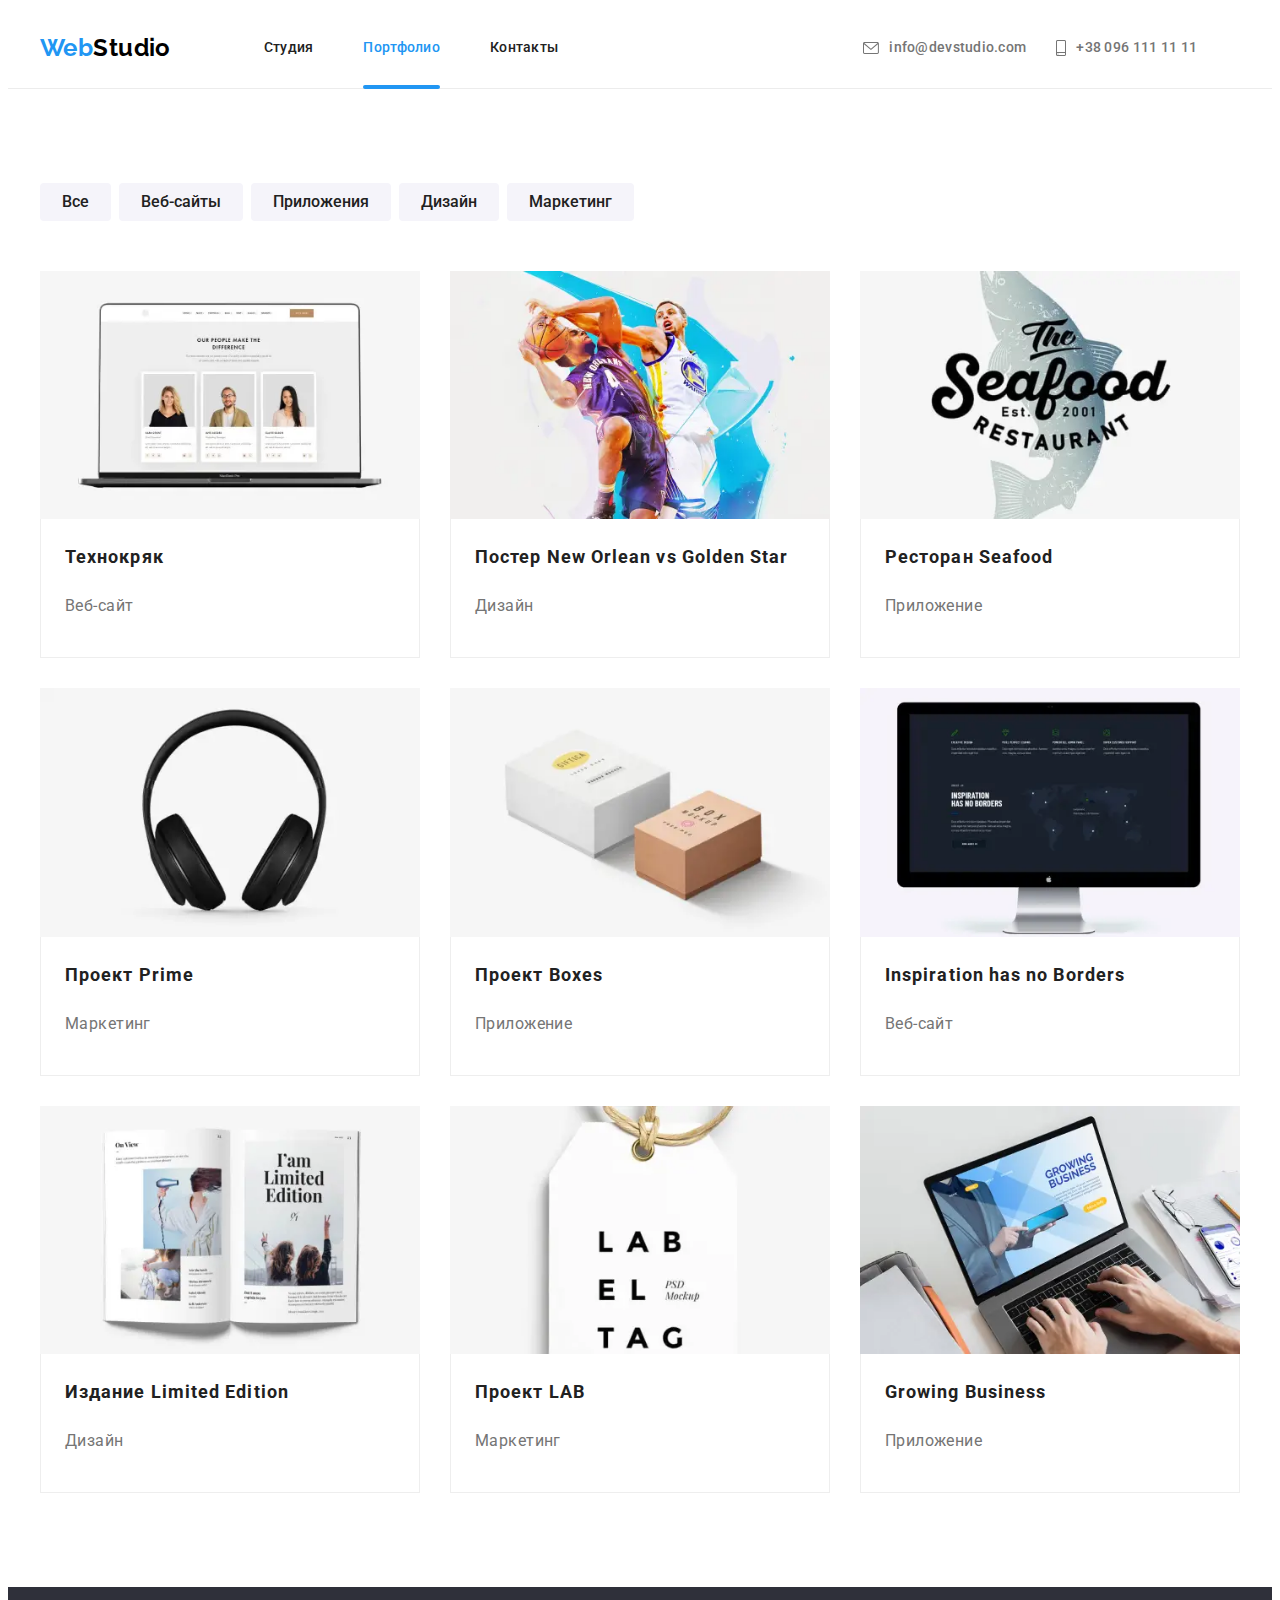
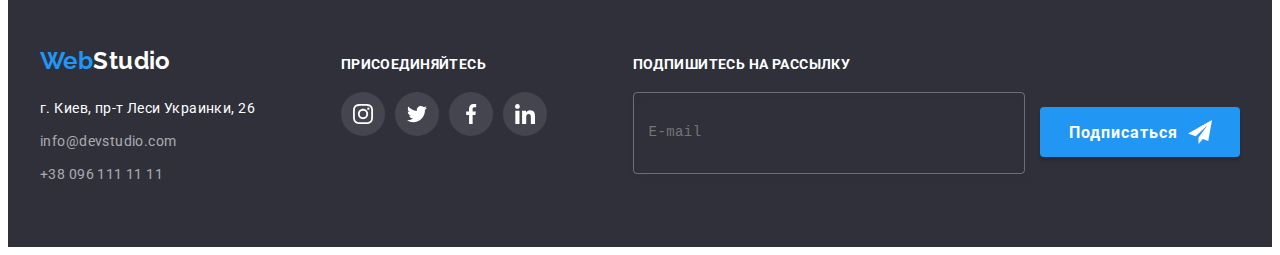
==== commit 711a26d8: "Закончил" ====
--- a/portfolio.html
+++ b/portfolio.html
@@ -2,6 +2,7 @@
 <html lang="ru">
   <head>
     <meta charset="UTF-8" />
+    <meta name="description" content="Author: P.A. Ivchenko" />
     <meta name="viewport" content="width=device-width, initial-scale=1.0" />
     <title>Портфолио</title>
     <link
@@ -87,9 +88,20 @@
           </ul>
           <ul class="list galerry__list">
             <li class="galerry-card">
-              <a class="link galerry-card__link" href=""
-                ><div class="galerry-card__thumb">
-                  <img src="./img/site.jpg" alt="Страничка веб-сайта" />
+              <a class="link galerry-card__link" href="#"
+                ><div class="galerry-card__thumb">
+                  <picture>
+                    <source
+                      srcset="./img/portfolio/img-1.webp 1x, ./img/portfolio/img-1@2x.webp 2x"
+                      type="image/svg+xml"
+                    />
+                    <img
+                      src="./img/portfolio/img-1.jpg x1, ./img/portfolio/img-1@2x.jpg x2,"
+                      alt="Страничка веб-сайта"
+                      width="450"
+                      height="294"
+                    />
+                  </picture>
                   <div class="galerry-card__info">
                     <p class="galerry-card__text">
                       Технокряк это современная площадка распространения коронавируса. Компании используют эту платформу
@@ -104,9 +116,20 @@
               >
             </li>
             <li class="galerry-card">
-              <a class="link galerry-card__link" href=""
-                ><div class="galerry-card__thumb">
-                  <img src="./img/design.jpg" alt="Два баскетболиста" />
+              <a class="link galerry-card__link" href="#"
+                ><div class="galerry-card__thumb">
+                  <picture>
+                    <source
+                      srcset="./img/portfolio/img-2.webp 1x, ./img/portfolio/img-2@2x.webp 2x"
+                      type="image/svg+xml"
+                    />
+                    <img
+                      src="./img/portfolio/img-2.jpg x1, ./img/portfolio/img-2@2x.jpg x2,"
+                      alt="Два баскетболиста"
+                      width="450"
+                      height="294"
+                    />
+                  </picture>
                   <div class="galerry-card__info">
                     <p class="galerry-card__text">
                       Технокряк это современная площадка распространения коронавируса. Компании используют эту платформу
@@ -122,9 +145,20 @@
               >
             </li>
             <li class="galerry-card">
-              <a class="link galerry-card__link" href=""
-                ><div class="galerry-card__thumb">
-                  <img src="./img/app.jpg" alt="Логотип ресторана" />
+              <a class="link galerry-card__link" href="#"
+                ><div class="galerry-card__thumb">
+                  <picture>
+                    <source
+                      srcset="./img/portfolio/img-3.webp 1x, ./img/portfolio/img-3@2x.webp 2x"
+                      type="image/svg+xml"
+                    />
+                    <img
+                      src="./img/portfolio/img-3.jpg x1, ./img/portfolio/img-3@2x.jpg x2,"
+                      alt="Логотип ресторана"
+                      width="450"
+                      height="294"
+                    />
+                  </picture>
                   <div class="galerry-card__info">
                     <p class="galerry-card__text">
                       Технокряк это современная площадка распространения коронавируса. Компании используют эту платформу
@@ -139,9 +173,20 @@
               >
             </li>
             <li class="galerry-card">
-              <a class="link galerry-card__link" href="">
+              <a class="link galerry-card__link" href="#">
                 <div class="galerry-card__thumb">
-                  <img src="./img/marketing.jpg" alt="Черные наушники" />
+                  <picture>
+                    <source
+                      srcset="./img/portfolio/img-4.webp 1x, ./img/portfolio/img-4@2x.webp 2x"
+                      type="image/svg+xml"
+                    />
+                    <img
+                      src="./img/portfolio/img-4.jpg x1, ./img/portfolio/img-4@2x.jpg x2,"
+                      alt="Черные наушники"
+                      width="450"
+                      height="294"
+                    />
+                  </picture>
                   <div class="galerry-card__info">
                     <p class="galerry-card__text">
                       Технокряк это современная площадка распространения коронавируса. Компании используют эту платформу
@@ -156,9 +201,20 @@
               >
             </li>
             <li class="galerry-card">
-              <a class="link galerry-card__link" href="">
+              <a class="link galerry-card__link" href="#">
                 <div class="galerry-card__thumb">
-                  <img src="./img/app2.jpg" alt="Две коробки" />
+                  <picture>
+                    <source
+                      srcset="./img/portfolio/img-5.webp 1x, ./img/portfolio/img-5@2x.webp 2x"
+                      type="image/svg+xml"
+                    />
+                    <img
+                      src="./img/portfolio/img-5.jpg x1, ./img/portfolio/img-5@2x.jpg x2,"
+                      alt="Две коробки"
+                      width="450"
+                      height="294"
+                    />
+                  </picture>
                   <div class="galerry-card__info">
                     <p class="galerry-card__text">
                       Технокряк это современная площадка распространения коронавируса. Компании используют эту платформу
@@ -173,9 +229,20 @@
               >
             </li>
             <li class="galerry-card">
-              <a class="link galerry-card__link" href=""
-                ><div class="galerry-card__thumb">
-                  <img src="./img/site2.jpg" alt="Страница Веб-сайта" />
+              <a class="link galerry-card__link" href="#"
+                ><div class="galerry-card__thumb">
+                  <picture>
+                    <source
+                      srcset="./img/portfolio/img-6.webp 1x, ./img/portfolio/img-6@2x.webp 2x"
+                      type="image/svg+xml"
+                    />
+                    <img
+                      src="./img/portfolio/img-6.jpg x1, ./img/portfolio/img-6@2x.jpg x2,"
+                      alt="Страница Веб-сайта"
+                      width="450"
+                      height="294"
+                    />
+                  </picture>
                   <div class="galerry-card__info">
                     <p class="galerry-card__text">
                       Технокряк это современная площадка распространения коронавируса. Компании используют эту платформу
@@ -190,9 +257,20 @@
               >
             </li>
             <li class="galerry-card">
-              <a class="link galerry-card__link" href="">
+              <a class="link galerry-card__link" href="#">
                 <div class="galerry-card__thumb">
-                  <img src="./img/design2.jpg" alt="Раскрытая книга" />
+                  <picture>
+                    <source
+                      srcset="./img/portfolio/img-7.webp 1x, ./img/portfolio/img-7@2x.webp 2x"
+                      type="image/svg+xml"
+                    />
+                    <img
+                      src="./img/portfolio/img-7.jpg x1, ./img/portfolio/img-7@2x.jpg x2,"
+                      alt="Раскрытая книга"
+                      width="450"
+                      height="294"
+                    />
+                  </picture>
                   <div class="galerry-card__info">
                     <p class="galerry-card__text">
                       Технокряк это современная площадка распространения коронавируса. Компании используют эту платформу
@@ -207,9 +285,20 @@
               >
             </li>
             <li class="galerry-card">
-              <a class="link galerry-card__link" href=""
-                ><div class="galerry-card__thumb">
-                  <img src="./img/marketing2.jpg" alt=" Надпись Lab el tag на ярлыке" />
+              <a class="link galerry-card__link" href="#"
+                ><div class="galerry-card__thumb">
+                  <picture>
+                    <source
+                      srcset="./img/portfolio/img-8.webp 1x, ./img/portfolio/img-8@2x.webp 2x"
+                      type="image/svg+xml"
+                    />
+                    <img
+                      src="./img/portfolio/img-8.jpg x1, ./img/portfolio/img-8@2x.jpg x2,"
+                      alt="Надпись Lab el tag на ярлыке"
+                      width="450"
+                      height="294"
+                    />
+                  </picture>
                   <div class="galerry-card__info">
                     <p class="galerry-card__text">
                       Технокряк это современная площадка распространения коронавируса. Компании используют эту платформу
@@ -224,9 +313,20 @@
               >
             </li>
             <li class="galerry-card">
-              <a class="link galerry-card__link" href=""
-                ><div class="galerry-card__thumb">
-                  <img src="./img/app3.jpg" alt="Человек работает за ноутбуком" />
+              <a class="link galerry-card__link" href="#"
+                ><div class="galerry-card__thumb">
+                  <picture>
+                    <source
+                      srcset="./img/portfolio/img-9.webp 1x, ./img/portfolio/img-9@2x.webp 2x"
+                      type="image/svg+xml"
+                    />
+                    <img
+                      src="./img/portfolio/img-9.jpg x1, ./img/portfolio/img-9@2x.jpg x2,"
+                      alt="Человек работает за ноутбуком"
+                      width="450"
+                      height="294"
+                    />
+                  </picture>
                   <div class="galerry-card__info">
                     <p class="galerry-card__text">
                       Технокряк это современная площадка распространения коронавируса. Компании используют эту платформу
--- a/css/portfolio.min.css
+++ b/css/portfolio.min.css
@@ -1,2 +1,2 @@
-.visually-hidden{position:absolute !important;clip:rect(1px 1px 1px 1px);clip:rect(1px, 1px, 1px, 1px);padding:0 !important;border:0 !important;height:1px !important;width:1px !important;overflow:hidden}body{color:#757575;background-color:#fff;font-family:Roboto, sans-serif;font-size:14px;line-height:1.71;letter-spacing:0.03em}img{display:block;max-width:100%;height:auto}.list{list-style:none;padding:0;margin:0}.link{text-decoration:none}.title{color:#212121;font-weight:700;font-size:36px;line-height:1.17;text-align:center}h2{margin-top:0;margin-bottom:30px}@media screen and (min-width: 1200px){h2{margin-bottom:50px}}.container{margin-right:auto;margin-left:auto;padding-left:15px;padding-right:15px}@media screen and (min-width: 480px){.container{width:480px}}@media screen and (min-width: 768px){.container{width:768px}}@media screen and (min-width: 1200px){.container{width:1200px}}.button{width:200px;height:50px;border:none;border-radius:4px;-webkit-box-shadow:0px 4px 4px rgba(0,0,0,0.15);box-shadow:0px 4px 4px rgba(0,0,0,0.15);padding:0;color:#fff;background-color:#2196f3;font-family:inherit;font-weight:700;font-size:16px;line-height:1.87;letter-spacing:0.06em;-webkit-transition:color 250ms cubic-bezier(0.4, 0, 0.2, 1),background-color 250ms cubic-bezier(0.4, 0, 0.2, 1);transition:color 250ms cubic-bezier(0.4, 0, 0.2, 1),background-color 250ms cubic-bezier(0.4, 0, 0.2, 1)}.button:hover,.button:focus{color:#2196f3;background-color:#fff}.menu-button{background:transparent;border:none;position:absolute;top:11px;right:15px;display:block;height:40px;padding:0;margin:0}@media screen and (min-width: 768px){.menu-button{display:none}}.menu-button use{display:block;position:absolute;-webkit-transform:translate(-5px, -5px);transform:translate(-5px, -5px)}.menu-button .icon-menu{-webkit-transition:fill 250ms cubic-bezier(0.4, 0, 0.2, 1);transition:fill 250ms cubic-bezier(0.4, 0, 0.2, 1)}.menu-button .icon-cross{display:none;-webkit-transition:fill 250ms cubic-bezier(0.4, 0, 0.2, 1);transition:fill 250ms cubic-bezier(0.4, 0, 0.2, 1)}.menu-button.is-open .icon-cross{display:block}.menu-button.is-open .icon-menu{display:none}.menu-button:hover .icon-cross,.menu-button:hover .icon-menu,.menu-button:focus .icon-cross,.menu-button:focus .icon-menu{fill:#2196f3}.header{border-bottom:1px solid #ececec}.header__container{display:-webkit-box;display:-ms-flexbox;display:flex;-webkit-box-pack:justify;-ms-flex-pack:justify;justify-content:space-between;position:relative;text-align:center}@media screen and (max-width: 767px){.header__container{padding-top:16px;padding-bottom:16px}}@media screen and (max-width: 767px){.menu-conteiner{opacity:0;-webkit-transition:all 250ms cubic-bezier(0.4, 0, 0.2, 1);transition:all 250ms cubic-bezier(0.4, 0, 0.2, 1);position:absolute;top:100%;left:0;width:100%;background:#ffffff;-webkit-box-shadow:0px 4px 8px rgba(0,0,0,0.04),0px 2px 4px rgba(0,0,0,0.08),0px 1px 3px rgba(0,0,0,0.16);box-shadow:0px 4px 8px rgba(0,0,0,0.04),0px 2px 4px rgba(0,0,0,0.08),0px 1px 3px rgba(0,0,0,0.16);-webkit-transform:scale(1.5);transform:scale(1.5);pointer-events:none;z-index:2}}@media screen and (min-width: 768px){.menu-conteiner{display:-webkit-box;display:-ms-flexbox;display:flex;-webkit-box-align:center;-ms-flex-align:center;align-items:center;-webkit-box-pack:justify;-ms-flex-pack:justify;justify-content:space-between}}.menu-conteiner.is-open{opacity:1;-webkit-transform:scale(1);transform:scale(1);pointer-events:all}@media screen and (min-width: 768px){.nav{display:-webkit-box;display:-ms-flexbox;display:flex;-webkit-box-pack:justify;-ms-flex-pack:justify;justify-content:space-between;-webkit-box-align:center;-ms-flex-align:center;align-items:center}}@media screen and (min-width: 768px){.nav__list{display:-webkit-box;display:-ms-flexbox;display:flex;padding:0px}}.nav__link{display:inline-block;color:#212121;font-weight:500;font-size:14px;line-height:1.14;letter-spacing:0.02em;-webkit-transition:color 250ms cubic-bezier(0.4, 0, 0.2, 1);transition:color 250ms cubic-bezier(0.4, 0, 0.2, 1)}@media screen and (max-width: 767px){.nav__link{margin-top:60px}}@media screen and (min-width: 768px){.nav__link{padding-top:32px;padding-bottom:32px}}.nav__link:hover,.nav__link:focus{color:#2196f3}@media screen and (min-width: 768px){.nav__item:not(:last-child){margin-right:50px}}.nav__link.current{color:#2196f3;position:relative}@media screen and (max-width: 767px){.nav__link.current{padding-bottom:8px}}.nav__link.current::after{content:"";display:block;position:absolute;bottom:-1px;left:0;width:100%;height:4px;background-color:#2196f3;border-radius:2px}.logo{color:#000;font-family:Raleway, sans-serif;font-weight:700;font-size:26px;line-height:1.19;width:145px;height:31px}@media screen and (min-width: 768px){.logo{margin-right:81px}}@media screen and (min-width: 1200px){.logo{margin-right:93px}}.logo__text{color:#2196f3}.footer .logo{margin:0;color:#fff}.contacts{display:-webkit-box;display:-ms-flexbox;display:flex}@media screen and (max-width: 767px){.contacts{padding-top:60px;padding-bottom:60px;-webkit-box-align:center;-ms-flex-align:center;align-items:center}}@media screen and (max-width: 1199px){.contacts{-webkit-box-orient:vertical;-webkit-box-direction:normal;-ms-flex-direction:column;flex-direction:column}}@media screen and (min-width: 768px) and (max-width: 1199px){.contacts.list{margin-left:84px}}@media screen and (min-width: 1200px){.contacts.list{margin-left:305px}}@media screen and (min-width: 1200px){.contacts__item:not(:last-child){margin-right:30px}}@media screen and (max-width: 767px){.contacts__item+.contacts__item{margin-top:16px}}@media screen and (min-width: 768px) and (max-width: 1199px){.contacts__item+.contacts__item{margin-top:10px}}.contacts__link{display:-webkit-box;display:-ms-flexbox;display:flex;-webkit-box-align:center;-ms-flex-align:center;align-items:center;color:#757575;fill:#757575;font-weight:500;font-size:14px;line-height:1.14;letter-spacing:0.02em;-webkit-transition:color 250ms cubic-bezier(0.4, 0, 0.2, 1),fill 250ms cubic-bezier(0.4, 0, 0.2, 1);transition:color 250ms cubic-bezier(0.4, 0, 0.2, 1),fill 250ms cubic-bezier(0.4, 0, 0.2, 1)}.contacts__link:hover,.contacts__link:focus{color:#2196f3;fill:#2196f3}.contacts__icon{margin-right:10px}.footer{background-color:#2f303a;padding:60px 0}@media screen and (min-width: 768px){.footer__container{display:-webkit-box;display:-ms-flexbox;display:flex;-ms-flex-wrap:wrap;flex-wrap:wrap;-webkit-box-pack:justify;-ms-flex-pack:justify;justify-content:space-between;-webkit-box-align:baseline;-ms-flex-align:baseline;align-items:baseline}}@media screen and (min-width: 1200px){.footer__container{-webkit-box-pack:justify;-ms-flex-pack:justify;justify-content:space-between}}@media screen and (max-width: 767px){.footer__container{text-align:center}}.footer__box-links>.list{display:-webkit-box;display:-ms-flexbox;display:flex;-webkit-box-pack:center;-ms-flex-pack:center;justify-content:center}@media screen and (min-width: 768px) and (max-width: 1199px){.footer__box-links:last-child{margin-left:auto;margin-right:auto;text-align:center;margin-top:60px}}.box-links__item:not(:last-child){margin-right:10px}.box-links__link{display:-webkit-box;display:-ms-flexbox;display:flex;-webkit-box-align:center;-ms-flex-align:center;align-items:center;-webkit-box-pack:center;-ms-flex-pack:center;justify-content:center;width:44px;height:44px;border-radius:50%;background-color:rgba(255,255,255,0.1);fill:#fff;-webkit-transition:background-color 250ms cubic-bezier(0.4, 0, 0.2, 1);transition:background-color 250ms cubic-bezier(0.4, 0, 0.2, 1)}.box-links__link:hover,.box-links__link:focus{background-color:#2196f3}@media screen and (max-width: 767px){.footer__box,.footer__box-links:not(:last-child){margin-bottom:60px}}@media screen and (min-width: 768px) and (max-width: 1199px){.footer__box,.footer__box-links:not(:last-child){text-align:center}}.address__text{margin:0;margin-top:20px}.address{color:#fff;font-style:normal}.address__link{color:rgba(255,255,255,0.6);display:inline-block;margin-top:9px;-webkit-transition:color 250ms cubic-bezier(0.4, 0, 0.2, 1);transition:color 250ms cubic-bezier(0.4, 0, 0.2, 1)}.address__link:hover,.address__link:focus{color:#2196f3}.join{margin:0;margin-bottom:20px;color:#fff;font-weight:700;line-height:1.143;text-transform:uppercase}.submit{display:-webkit-inline-box;display:-ms-inline-flexbox;display:inline-flex;-webkit-box-align:center;-ms-flex-align:center;align-items:center;padding-left:29px;margin-left:12px}.submit__icon{margin:13px 28px 13px 10px;fill:#fff;-webkit-transition:fill 250ms cubic-bezier(0.4, 0, 0.2, 1);transition:fill 250ms cubic-bezier(0.4, 0, 0.2, 1)}.submit:hover .submit__icon,.submit:focus .submit__icon{fill:#2196f3}.mail__input{max-width:450px;width:100%;height:50px;padding:15px 16px;background:transparent;border:1px solid rgba(255,255,255,0.3);-webkit-filter:drop-shadow(0px 4px 4px rgba(0,0,0,0.15));filter:drop-shadow(0px 4px 4px rgba(0,0,0,0.15));border-radius:4px;color:#fff}@media screen and (min-width: 758px){.mail__input{width:450px}}@media screen and (min-width: 1200px){.mail__input{width:358px}}@media screen and (max-width: 1199px){.mail__input{margin-bottom:20px}}.mail__field{position:relative}.mail__label{position:absolute;top:8px;left:16px;-webkit-transform:translateY(-50%);transform:translateY(-50%);-webkit-transition:-webkit-transform 250ms cubic-bezier(0.4, 0, 0.2, 1);transition:-webkit-transform 250ms cubic-bezier(0.4, 0, 0.2, 1);transition:transform 250ms cubic-bezier(0.4, 0, 0.2, 1);transition:transform 250ms cubic-bezier(0.4, 0, 0.2, 1), -webkit-transform 250ms cubic-bezier(0.4, 0, 0.2, 1)}@media screen and (min-width: 768px) and (max-width: 1199px){.mail__label{top:26px}}.mail__input:focus+.mail__label,.mail__input:not(:placeholder-shown)+.mail__label{-webkit-transform:translateY(40px) scale(1.2);transform:translateY(40px) scale(1.2)}@media screen and (min-width: 768px) and (max-width: 1199px){.mail{display:-webkit-box;display:-ms-flexbox;display:flex;-webkit-box-orient:vertical;-webkit-box-direction:normal;-ms-flex-direction:column;flex-direction:column;-webkit-box-align:center;-ms-flex-align:center;align-items:center}}.galerry{padding-top:60px;padding-bottom:60px}@media screen and (min-width: 1200px){.galerry{padding-top:94px;padding-bottom:94px}}.galerry__list{display:-webkit-box;display:-ms-flexbox;display:flex;-ms-flex-wrap:wrap;flex-wrap:wrap}@media screen and (max-width: 767px){.galerry__list{-webkit-box-pack:start;-ms-flex-pack:start;justify-content:start}}@media screen and (min-width: 768px){.galerry__list+.galerry__list{margin:-15px}}.galerry__list:first-of-type{margin-bottom:50px}.galerry__item:not(:last-child){margin-right:8px}@media screen and (max-width: 767px){.galerry__item:not(:last-child){margin-bottom:15px}}.galerry__button{padding:6px 22px;border-radius:4px;border:none;color:#212121;background-color:#f5f4fa;font-family:Roboto, sans-serif;font-weight:500;font-size:16px;line-height:1.63;-webkit-transition:color 250ms cubic-bezier(0.4, 0, 0.2, 1),background-color 250ms cubic-bezier(0.4, 0, 0.2, 1);transition:color 250ms cubic-bezier(0.4, 0, 0.2, 1),background-color 250ms cubic-bezier(0.4, 0, 0.2, 1)}.galerry__button:focus,.galerry__button:hover{color:#fff;background-color:#2196f3}.galerry-card{color:#757575;font-size:16px;line-height:1.88;width:100%;-webkit-transition:-webkit-box-shadow 250ms cubic-bezier(0.4, 0, 0.2, 1);transition:-webkit-box-shadow 250ms cubic-bezier(0.4, 0, 0.2, 1);transition:box-shadow 250ms cubic-bezier(0.4, 0, 0.2, 1);transition:box-shadow 250ms cubic-bezier(0.4, 0, 0.2, 1), -webkit-box-shadow 250ms cubic-bezier(0.4, 0, 0.2, 1)}@media screen and (max-width: 767px){.galerry-card:not(:last-child){margin-bottom:30px}}.galerry-card:hover,.galerry-card:focus{-webkit-box-shadow:0px 1px 1px rgba(0,0,0,0.12),0px 4px 4px rgba(0,0,0,0.06),1px 4px 6px rgba(0,0,0,0.16);box-shadow:0px 1px 1px rgba(0,0,0,0.12),0px 4px 4px rgba(0,0,0,0.06),1px 4px 6px rgba(0,0,0,0.16)}@media screen and (min-width: 768px){.galerry-card{margin:15px;width:calc((100% - 60px) / 2)}}@media screen and (min-width: 1200px){.galerry-card{margin:15px;width:calc((100% - 90px) / 3)}}.galerry-card__title{margin:0;margin-bottom:4px;font-weight:700;font-size:18px;line-height:2;letter-spacing:0.06em;text-align:start;color:#212121}.galerry-card__link{color:inherit}.galerry-card__text{display:inline-block;margin:0}.info{padding:20px 24px;border-right:1px solid #eeeeee;border-left:1px solid #eeeeee;border-bottom:1px solid #eeeeee}.galerry-card__thumb{position:relative;overflow:hidden}.galerry-card__info{position:absolute;top:0;left:0;width:100%;height:100%;padding:63px 24px;background-color:rgba(33,150,243,0.9);-webkit-transform:translateY(100%);transform:translateY(100%);-webkit-transition:-webkit-transform 250ms cubic-bezier(0.4, 0, 0.2, 1);transition:-webkit-transform 250ms cubic-bezier(0.4, 0, 0.2, 1);transition:transform 250ms cubic-bezier(0.4, 0, 0.2, 1);transition:transform 250ms cubic-bezier(0.4, 0, 0.2, 1), -webkit-transform 250ms cubic-bezier(0.4, 0, 0.2, 1)}.galerry-card__link:hover .galerry-card__info,.galerry-card__link:focus .galerry-card__info{-webkit-transform:translateY(0);transform:translateY(0)}.galerry-card__text{font-weight:400;font-size:18px;line-height:1.56;color:#fff}
+.visually-hidden{position:absolute !important;clip:rect(1px 1px 1px 1px);clip:rect(1px, 1px, 1px, 1px);padding:0 !important;border:0 !important;height:1px !important;width:1px !important;overflow:hidden}body{color:#757575;background-color:#fff;font-family:Roboto, sans-serif;font-size:14px;line-height:1.71;letter-spacing:0.03em}img{display:block;max-width:100%;height:auto}.list{list-style:none;padding:0;margin:0}.link{text-decoration:none}.title{color:#212121;font-weight:700;font-size:36px;line-height:1.17;text-align:center}h2{margin-top:0;margin-bottom:30px}@media screen and (min-width: 1200px){h2{margin-bottom:50px}}.container{margin-right:auto;margin-left:auto;padding-left:15px;padding-right:15px}@media screen and (min-width: 480px){.container{width:480px}}@media screen and (min-width: 768px){.container{width:768px}}@media screen and (min-width: 1200px){.container{width:1200px}}.button{width:200px;height:50px;border:none;border-radius:4px;box-shadow:0px 4px 4px rgba(0,0,0,0.15);padding:0;color:#fff;background-color:#2196f3;font-family:inherit;font-weight:700;font-size:16px;line-height:1.87;letter-spacing:0.06em;transition:color 250ms cubic-bezier(0.4, 0, 0.2, 1),background-color 250ms cubic-bezier(0.4, 0, 0.2, 1)}.button:hover,.button:focus{color:#2196f3;background-color:#fff}.menu-button{background:transparent;border:none;position:absolute;top:11px;right:15px;display:block;height:40px;padding:0;margin:0}@media screen and (min-width: 768px){.menu-button{display:none}}.menu-button use{display:block;position:absolute;transform:translate(-5px, -5px)}.menu-button .icon-menu{transition:fill 250ms cubic-bezier(0.4, 0, 0.2, 1)}.menu-button .icon-cross{display:none;transition:fill 250ms cubic-bezier(0.4, 0, 0.2, 1)}.menu-button.is-open .icon-cross{display:block}.menu-button.is-open .icon-menu{display:none}.menu-button:hover .icon-cross,.menu-button:hover .icon-menu,.menu-button:focus .icon-cross,.menu-button:focus .icon-menu{fill:#2196f3}.header{border-bottom:1px solid #ececec}.header__container{display:flex;justify-content:space-between;position:relative;text-align:center}@media screen and (max-width: 767px){.header__container{padding-top:16px;padding-bottom:16px}}@media screen and (max-width: 767px){.menu-conteiner{opacity:0;transition:all 250ms cubic-bezier(0.4, 0, 0.2, 1);position:absolute;top:100%;left:0;width:100%;background:#ffffff;box-shadow:0px 4px 8px rgba(0,0,0,0.04),0px 2px 4px rgba(0,0,0,0.08),0px 1px 3px rgba(0,0,0,0.16);transform:scale(1.5);pointer-events:none;z-index:2}}@media screen and (min-width: 768px){.menu-conteiner{display:flex;align-items:center;justify-content:space-between}}.menu-conteiner.is-open{opacity:1;transform:scale(1);pointer-events:all}@media screen and (min-width: 768px){.nav{display:flex;justify-content:space-between;align-items:center}}@media screen and (min-width: 768px){.nav__list{display:flex;padding:0px}}.nav__link{display:inline-block;color:#212121;font-weight:500;letter-spacing:0.02em;transition:color 250ms cubic-bezier(0.4, 0, 0.2, 1)}@media screen and (max-width: 767px){.nav__link{margin-top:60px;font-size:18px;line-height:1.667}}@media screen and (min-width: 768px){.nav__link{padding-top:32px;padding-bottom:32px;font-size:14px;line-height:1.14}}.nav__link:hover,.nav__link:focus{color:#2196f3}@media screen and (min-width: 768px){.nav__item:not(:last-child){margin-right:50px}}.nav__link.current{color:#2196f3;position:relative}@media screen and (max-width: 767px){.nav__link.current{padding-bottom:8px}}.nav__link.current::after{content:"";display:block;position:absolute;bottom:-1px;left:0;width:100%;height:4px;background-color:#2196f3;border-radius:2px}.logo{color:#000;font-family:Raleway, sans-serif;font-weight:700;font-size:24px;line-height:1.174}@media screen and (min-width: 768px){.logo{margin-right:88px}}@media screen and (min-width: 1200px){.logo{margin-right:93px}}.logo__text{color:#2196f3}.footer .logo{margin:0;color:#fff}.contacts{display:flex}@media screen and (max-width: 767px){.contacts{padding-top:60px;padding-bottom:60px;align-items:center}}@media screen and (max-width: 1199px){.contacts{flex-direction:column}}@media screen and (min-width: 768px) and (max-width: 1199px){.contacts.list{margin-left:84px}}@media screen and (min-width: 1200px){.contacts.list{margin-left:305px}}@media screen and (min-width: 1200px){.contacts__item:not(:last-child){margin-right:30px}}@media screen and (max-width: 767px){.contacts__item+.contacts__item{margin-top:16px}}@media screen and (min-width: 768px) and (max-width: 1199px){.contacts__item+.contacts__item{margin-top:10px}}.contacts__link{display:flex;align-items:center;color:#757575;fill:#757575;font-weight:500;letter-spacing:0.02em;transition:color 250ms cubic-bezier(0.4, 0, 0.2, 1),fill 250ms cubic-bezier(0.4, 0, 0.2, 1)}@media screen and (max-width: 767px){.contacts__link{font-size:18px}}@media screen and (max-width: 1199px){.contacts__link{font-size:12px;line-height:1.667}}@media screen and (min-width: 1200px){.contacts__link{font-size:14px;line-height:1.14}}.contacts__link:hover,.contacts__link:focus{color:#2196f3;fill:#2196f3}.contacts__icon{margin-right:10px}@media screen and (min-width: 768px) and (max-width: 1199px){.contacts__icon{margin-right:8px;transform:scale(0.85)}}.footer{background-color:#2f303a;padding:60px 0}@media screen and (min-width: 768px){.footer__container{display:flex;flex-wrap:wrap;justify-content:space-between;align-items:baseline}}@media screen and (min-width: 1200px){.footer__container{justify-content:space-between}}@media screen and (max-width: 767px){.footer__container{text-align:center}}.footer__box-links>.list{display:flex;justify-content:center}@media screen and (min-width: 768px) and (max-width: 1199px){.footer__box-links:last-child{margin-left:auto;margin-right:auto;text-align:center;margin-top:60px}}.box-links__item:not(:last-child){margin-right:10px}.box-links__link{display:flex;align-items:center;justify-content:center;width:44px;height:44px;border-radius:50%;background-color:rgba(255,255,255,0.1);fill:#fff;transition:background-color 250ms cubic-bezier(0.4, 0, 0.2, 1)}.box-links__link:hover,.box-links__link:focus{background-color:#2196f3}@media screen and (max-width: 767px){.footer__box,.footer__box-links:not(:last-child){margin-bottom:60px}}@media screen and (min-width: 768px) and (max-width: 1199px){.footer__box,.footer__box-links:not(:last-child){text-align:center}}.address__text{margin:0;margin-top:20px}.address{color:#fff;font-style:normal}.address__link{color:rgba(255,255,255,0.6);display:inline-block;margin-top:9px;transition:color 250ms cubic-bezier(0.4, 0, 0.2, 1)}.address__link:hover,.address__link:focus{color:#2196f3}.join{margin:0;margin-bottom:20px;color:#fff;font-weight:700;line-height:1.143;text-transform:uppercase}.submit{display:inline-flex;align-items:center;padding-left:29px;margin-left:12px}.submit__icon{margin:13px 28px 13px 10px;fill:#fff;transition:fill 250ms cubic-bezier(0.4, 0, 0.2, 1)}.submit:hover .submit__icon,.submit:focus .submit__icon{fill:#2196f3}.mail__input{max-width:450px;width:100%;height:50px;padding:15px 16px;background:transparent;border:1px solid rgba(255,255,255,0.3);filter:drop-shadow(0px 4px 4px rgba(0,0,0,0.15));border-radius:4px;color:#fff}@media screen and (min-width: 758px){.mail__input{width:450px}}@media screen and (min-width: 1200px){.mail__input{width:358px}}@media screen and (max-width: 1199px){.mail__input{margin-bottom:20px}}.mail__field{position:relative}.mail__label{position:absolute;top:8px;left:16px;transform:translateY(-50%);transition:transform 250ms cubic-bezier(0.4, 0, 0.2, 1)}@media screen and (min-width: 768px) and (max-width: 1199px){.mail__label{top:26px}}.mail__input:focus+.mail__label,.mail__input:not(:placeholder-shown)+.mail__label{transform:translateY(40px) scale(1.2)}@media screen and (min-width: 768px) and (max-width: 1199px){.mail{display:flex;flex-direction:column;align-items:center}}.galerry{padding-top:60px;padding-bottom:60px}@media screen and (min-width: 1200px){.galerry{padding-top:94px;padding-bottom:94px}}.galerry__list{display:flex;flex-wrap:wrap}@media screen and (max-width: 767px){.galerry__list{justify-content:start}}@media screen and (min-width: 768px){.galerry__list+.galerry__list{margin:-15px}}.galerry__list:first-of-type{margin-bottom:50px}.galerry__item:not(:last-child){margin-right:8px}@media screen and (max-width: 767px){.galerry__item:not(:last-child){margin-bottom:15px}}.galerry__button{padding:6px 22px;border-radius:4px;border:none;color:#212121;background-color:#f5f4fa;font-family:Roboto, sans-serif;font-weight:500;font-size:16px;line-height:1.63;transition:color 250ms cubic-bezier(0.4, 0, 0.2, 1),background-color 250ms cubic-bezier(0.4, 0, 0.2, 1)}.galerry__button:focus,.galerry__button:hover{color:#fff;background-color:#2196f3}.galerry-card{color:#757575;font-size:16px;line-height:1.88;width:100%;transition:box-shadow 250ms cubic-bezier(0.4, 0, 0.2, 1)}@media screen and (max-width: 767px){.galerry-card:not(:last-child){margin-bottom:30px}}.galerry-card:hover,.galerry-card:focus{box-shadow:0px 1px 1px rgba(0,0,0,0.12),0px 4px 4px rgba(0,0,0,0.06),1px 4px 6px rgba(0,0,0,0.16)}@media screen and (min-width: 768px){.galerry-card{margin:15px;width:calc((100% - 60px) / 2)}}@media screen and (min-width: 1200px){.galerry-card{margin:15px;width:calc((100% - 90px) / 3)}}.galerry-card__title{margin:0;margin-bottom:4px;font-weight:700;font-size:18px;line-height:2;letter-spacing:0.06em;text-align:start;color:#212121}.galerry-card__link{color:inherit}.galerry-card__text{display:inline-block;margin:0}.info{padding:20px 24px;border-right:1px solid #eeeeee;border-left:1px solid #eeeeee;border-bottom:1px solid #eeeeee}.galerry-card__thumb{position:relative;overflow:hidden}.galerry-card__info{position:absolute;top:0;left:0;width:100%;height:100%;padding:63px 24px;background-color:rgba(33,150,243,0.9);transform:translateY(100%);transition:transform 250ms cubic-bezier(0.4, 0, 0.2, 1)}.galerry-card__link:hover .galerry-card__info,.galerry-card__link:focus .galerry-card__info{transform:translateY(0)}.galerry-card__text{font-weight:400;font-size:18px;line-height:1.56;color:#fff}
 /*# sourceMappingURL=portfolio.min.css.map */